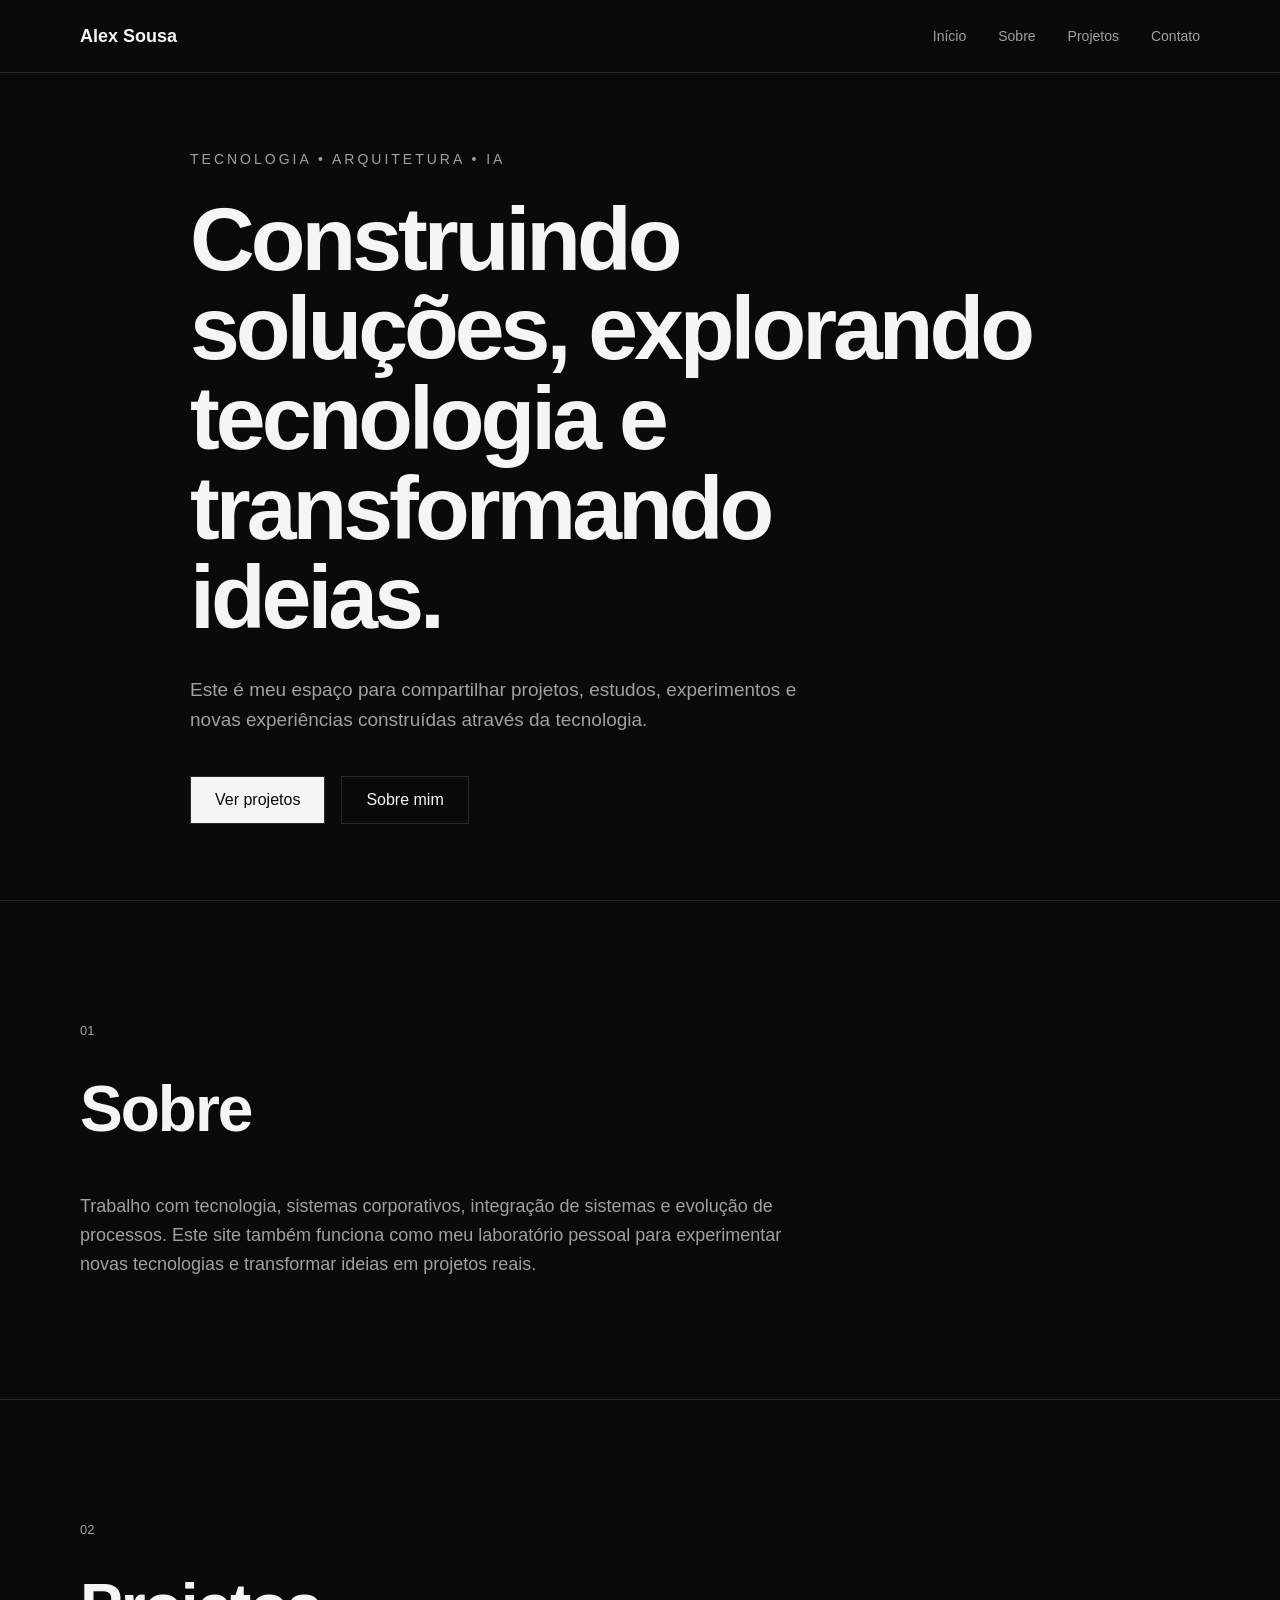
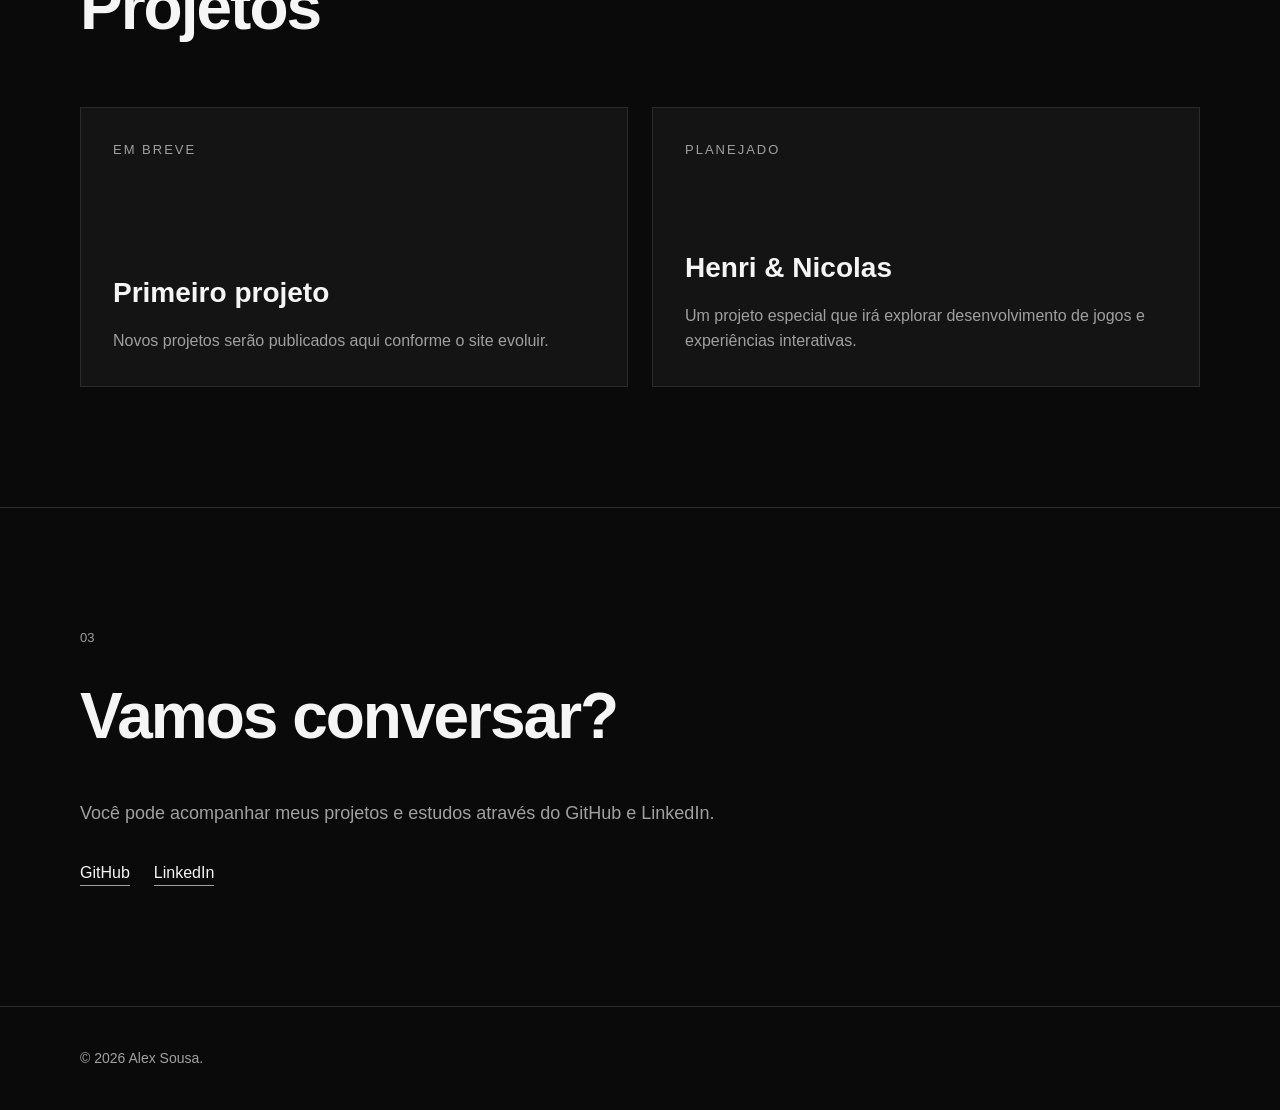
==== index.html @ 1faa85a2 "feat: cria primeira versão da landing page" ====
<!DOCTYPE html>
<html lang="pt-BR">
<head>
    <meta charset="UTF-8">
    <meta name="viewport" content="width=device-width, initial-scale=1.0">

    <meta
        name="description"
        content="Site pessoal de Alex Sousa sobre tecnologia, arquitetura de software, inteligência artificial e projetos."
    >

    <title>Alex Sousa | Tecnologia e Projetos</title>

    <link rel="stylesheet" href="./src/styles/global.css">
</head>

<body>

    <header class="header">
        <div class="container header__content">
            <a href="/" class="logo">
                Alex Sousa
            </a>

            <nav class="navigation">
                <a href="#inicio">Início</a>
                <a href="#sobre">Sobre</a>
                <a href="#projetos">Projetos</a>
                <a href="#contato">Contato</a>
            </nav>
        </div>
    </header>

    <main>

        <section id="inicio" class="hero">
            <div class="container hero__content">

                <p class="hero__eyebrow">
                    Tecnologia • Arquitetura • IA
                </p>

                <h1>
                    Construindo soluções,
                    explorando tecnologia
                    e transformando ideias.
                </h1>

                <p class="hero__description">
                    Este é meu espaço para compartilhar projetos,
                    estudos, experimentos e novas experiências
                    construídas através da tecnologia.
                </p>

                <div class="hero__actions">
                    <a href="#projetos" class="button button--primary">
                        Ver projetos
                    </a>

                    <a href="#sobre" class="button button--secondary">
                        Sobre mim
                    </a>
                </div>

            </div>
        </section>

        <section id="sobre" class="section">
            <div class="container">

                <span class="section__number">
                    01
                </span>

                <h2>
                    Sobre
                </h2>

                <p class="section__text">
                    Trabalho com tecnologia, sistemas corporativos,
                    integração de sistemas e evolução de processos.
                    Este site também funciona como meu laboratório
                    pessoal para experimentar novas tecnologias
                    e transformar ideias em projetos reais.
                </p>

            </div>
        </section>

        <section id="projetos" class="section">
            <div class="container">

                <span class="section__number">
                    02
                </span>

                <h2>
                    Projetos
                </h2>

                <div class="projects-grid">

                    <article class="project-card">

                        <span class="project-card__status">
                            Em breve
                        </span>

                        <h3>
                            Primeiro projeto
                        </h3>

                        <p>
                            Novos projetos serão publicados aqui
                            conforme o site evoluir.
                        </p>

                    </article>

                    <article class="project-card">

                        <span class="project-card__status">
                            Planejado
                        </span>

                        <h3>
                            Henri & Nicolas
                        </h3>

                        <p>
                            Um projeto especial que irá explorar
                            desenvolvimento de jogos e experiências
                            interativas.
                        </p>

                    </article>

                </div>

            </div>
        </section>

        <section id="contato" class="section">
            <div class="container">

                <span class="section__number">
                    03
                </span>

                <h2>
                    Vamos conversar?
                </h2>

                <p class="section__text">
                    Você pode acompanhar meus projetos e estudos
                    através do GitHub e LinkedIn.
                </p>

                <div class="social-links">
                    <a
                        href="https://github.com/alexcarlos06"
                        target="_blank"
                        rel="noopener noreferrer"
                    >
                        GitHub
                    </a>

                    <a
                        href="https://www.linkedin.com/in/alexcsousa/"
                        target="_blank"
                        rel="noopener noreferrer"
                    >
                        LinkedIn
                    </a>
                </div>

            </div>
        </section>

    </main>

    <footer class="footer">
        <div class="container">
            <p>
                © <span id="current-year"></span> Alex Sousa.
            </p>
        </div>
    </footer>

    <script src="./src/main.js"></script>

</body>
</html>
---- src/styles/global.css ----
:root {
    --background: #0a0a0a;
    --surface: #141414;

    --text-primary: #f5f5f5;
    --text-secondary: #a0a0a0;

    --border: #2a2a2a;

    --accent: #ffffff;

    --container-width: 1120px;
}

/* Reset */

* {
    margin: 0;
    padding: 0;
    box-sizing: border-box;
}

html {
    scroll-behavior: smooth;
}

body {
    font-family:
        Inter,
        Arial,
        Helvetica,
        sans-serif;

    background-color: var(--background);
    color: var(--text-primary);

    line-height: 1.6;
}

/* Links */

a {
    color: inherit;
    text-decoration: none;
}

/* Container */

.container {
    width: min(
        calc(100% - 40px),
        var(--container-width)
    );

    margin: 0 auto;
}

/* Header */

.header {
    position: fixed;

    top: 0;
    left: 0;

    width: 100%;

    background: rgba(10, 10, 10, 0.9);

    border-bottom: 1px solid var(--border);

    z-index: 100;
}

.header__content {
    height: 72px;

    display: flex;
    align-items: center;
    justify-content: space-between;
}

.logo {
    font-size: 18px;
    font-weight: 700;
}

.navigation {
    display: flex;
    gap: 32px;
}

.navigation a {
    color: var(--text-secondary);

    font-size: 14px;

    transition: color 0.2s ease;
}

.navigation a:hover {
    color: var(--text-primary);
}

/* Hero */

.hero {
    min-height: 100vh;

    display: flex;
    align-items: center;

    padding-top: 72px;
}

.hero__content {
    max-width: 900px;
}

.hero__eyebrow {
    margin-bottom: 24px;

    color: var(--text-secondary);

    font-size: 14px;
    text-transform: uppercase;
    letter-spacing: 3px;
}

.hero h1 {
    max-width: 850px;

    font-size: clamp(
        48px,
        7vw,
        92px
    );

    line-height: 1;
    letter-spacing: -4px;
}

.hero__description {
    max-width: 650px;

    margin-top: 32px;

    color: var(--text-secondary);

    font-size: 19px;
}

.hero__actions {
    display: flex;
    gap: 16px;

    margin-top: 40px;
}

/* Buttons */

.button {
    display: inline-flex;

    align-items: center;
    justify-content: center;

    min-height: 48px;

    padding: 0 24px;

    border: 1px solid var(--border);

    transition:
        background-color 0.2s ease,
        color 0.2s ease;
}

.button--primary {
    background: var(--text-primary);
    color: var(--background);
}

.button--primary:hover {
    background: #dcdcdc;
}

.button--secondary:hover {
    background: var(--surface);
}

/* Sections */

.section {
    padding: 120px 0;

    border-top: 1px solid var(--border);
}

.section__number {
    display: block;

    margin-bottom: 16px;

    color: var(--text-secondary);

    font-size: 13px;
}

.section h2 {
    margin-bottom: 32px;

    font-size: clamp(
        36px,
        5vw,
        64px
    );

    letter-spacing: -2px;
}

.section__text {
    max-width: 720px;

    color: var(--text-secondary);

    font-size: 18px;
}

/* Projects */

.projects-grid {
    display: grid;

    grid-template-columns:
        repeat(2, 1fr);

    gap: 24px;

    margin-top: 48px;
}

.project-card {
    min-height: 280px;

    padding: 32px;

    display: flex;
    flex-direction: column;

    justify-content: flex-end;

    background: var(--surface);

    border: 1px solid var(--border);
}

.project-card__status {
    margin-bottom: auto;

    color: var(--text-secondary);

    font-size: 13px;
    text-transform: uppercase;
    letter-spacing: 2px;
}

.project-card h3 {
    margin-bottom: 12px;

    font-size: 28px;
}

.project-card p {
    color: var(--text-secondary);
}

/* Social */

.social-links {
    display: flex;
    gap: 24px;

    margin-top: 32px;
}

.social-links a {
    border-bottom: 1px solid var(--text-secondary);
}

/* Footer */

.footer {
    padding: 40px 0;

    border-top: 1px solid var(--border);

    color: var(--text-secondary);

    font-size: 14px;
}

/* Responsive */

@media (max-width: 768px) {

    .navigation {
        display: none;
    }

    .hero h1 {
        letter-spacing: -2px;
    }

    .hero__actions {
        flex-direction: column;
        align-items: flex-start;
    }

    .projects-grid {
        grid-template-columns: 1fr;
    }

    .section {
        padding: 80px 0;
    }
}
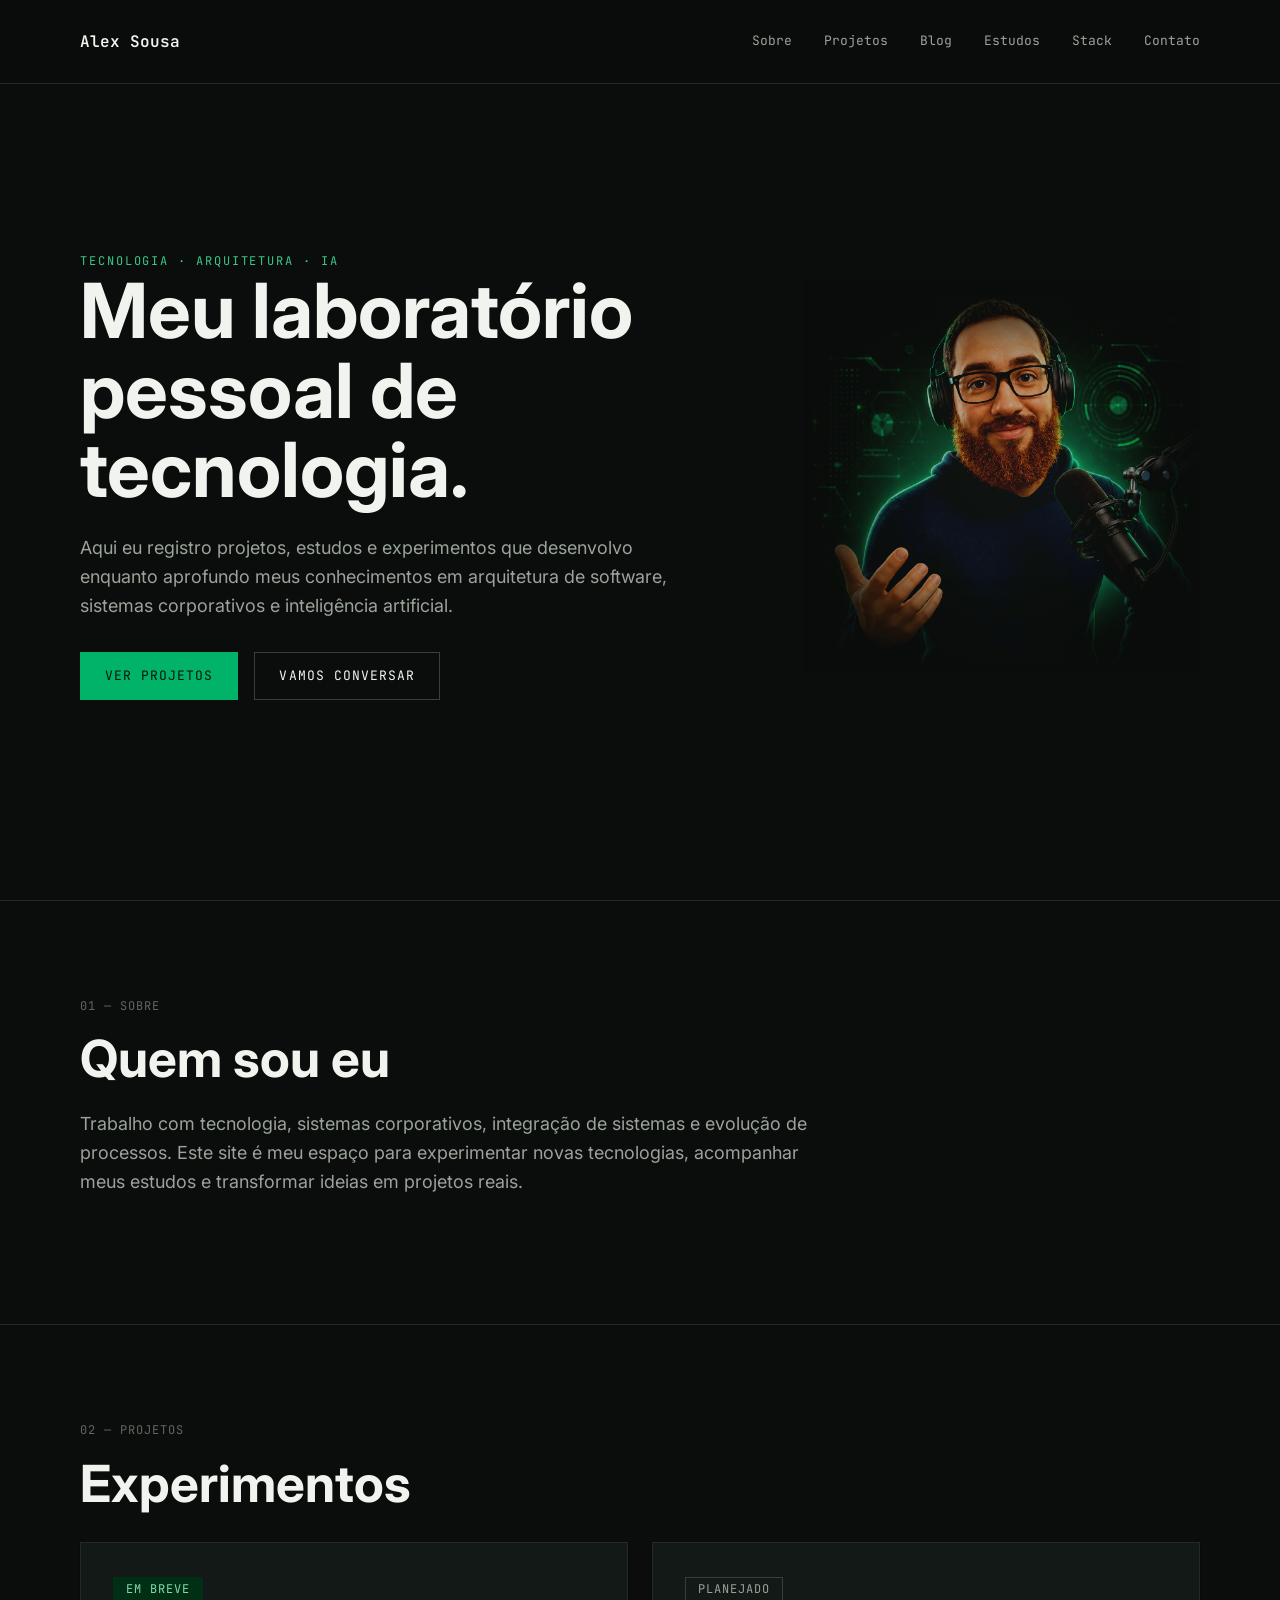
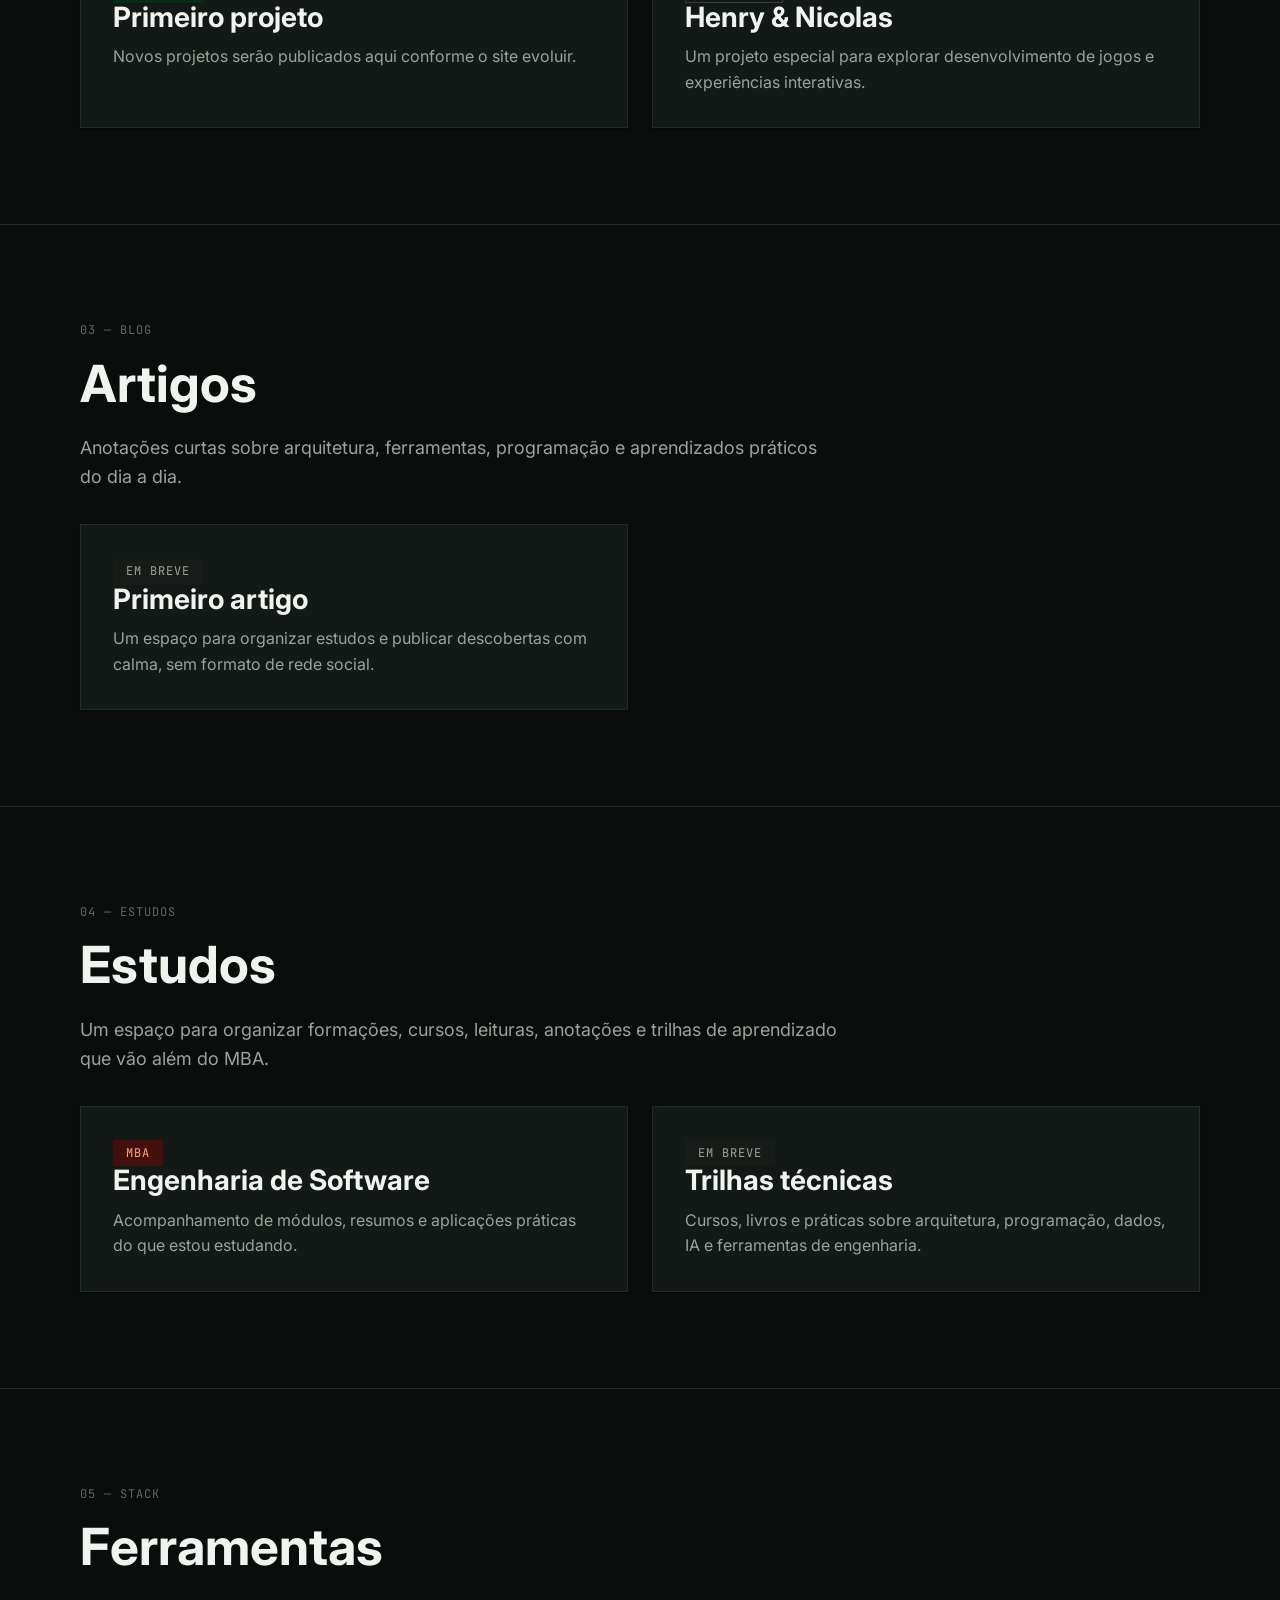
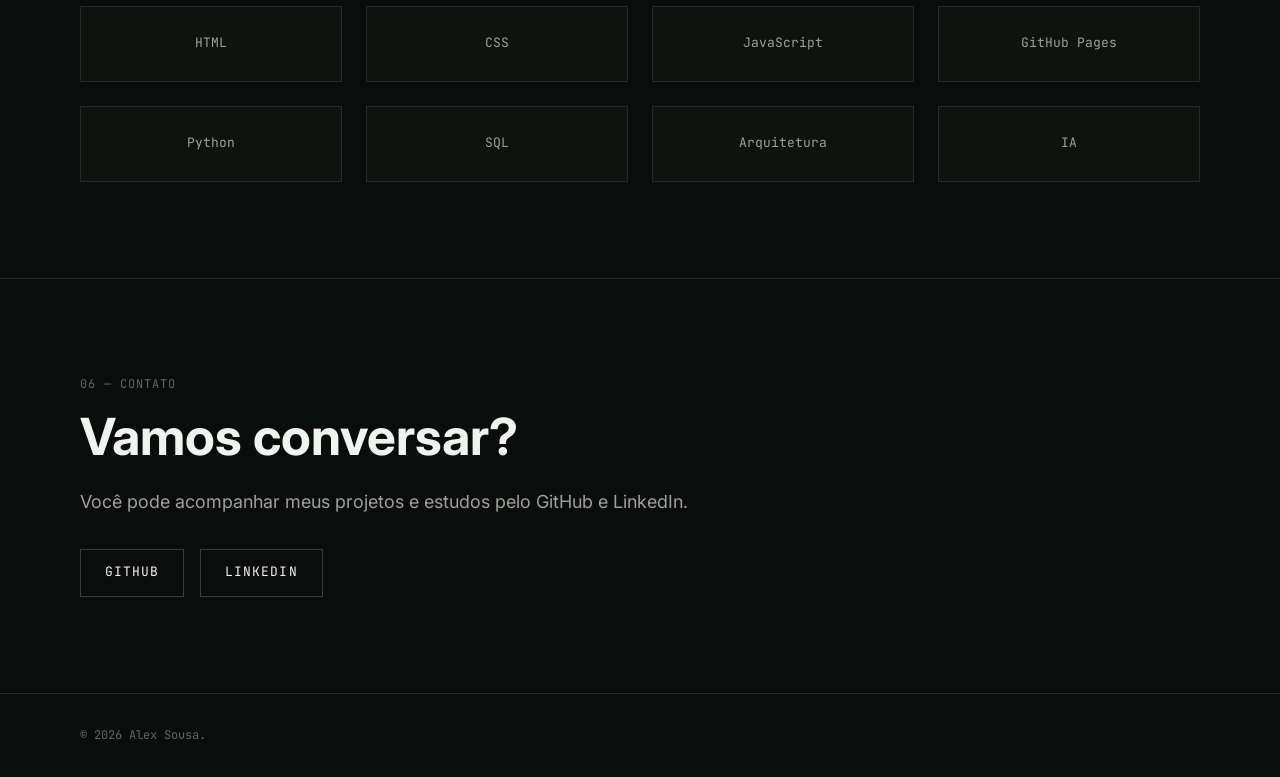
==== commit a7c81d9b: "feat: redesign homepage with design system" ====
--- a/index.html
+++ b/index.html
@@ -6,26 +6,28 @@
 
     <meta
         name="description"
-        content="Site pessoal de Alex Sousa sobre tecnologia, arquitetura de software, inteligência artificial e projetos."
+        content="Laboratório pessoal de Alex Sousa sobre tecnologia, arquitetura de software, inteligência artificial, estudos e projetos."
     >
 
-    <title>Alex Sousa | Tecnologia e Projetos</title>
+    <title>Alex Sousa | Laboratório pessoal</title>
 
     <link rel="stylesheet" href="./src/styles/global.css">
 </head>
 
 <body>
 
-    <header class="header">
-        <div class="container header__content">
-            <a href="/" class="logo">
+    <header class="nav">
+        <div class="container nav-content">
+            <a href="#inicio" class="nav-brand">
                 Alex Sousa
             </a>
 
-            <nav class="navigation">
-                <a href="#inicio">Início</a>
+            <nav class="nav-links" aria-label="Navegação principal">
                 <a href="#sobre">Sobre</a>
                 <a href="#projetos">Projetos</a>
+                <a href="#blog">Blog</a>
+                <a href="#estudos">Estudos</a>
+                <a href="#stack">Stack</a>
                 <a href="#contato">Contato</a>
             </nav>
         </div>
@@ -34,133 +36,245 @@
     <main>
 
         <section id="inicio" class="hero">
-            <div class="container hero__content">
-
-                <p class="hero__eyebrow">
-                    Tecnologia • Arquitetura • IA
-                </p>
-
-                <h1>
-                    Construindo soluções,
-                    explorando tecnologia
-                    e transformando ideias.
-                </h1>
-
-                <p class="hero__description">
-                    Este é meu espaço para compartilhar projetos,
-                    estudos, experimentos e novas experiências
-                    construídas através da tecnologia.
-                </p>
-
-                <div class="hero__actions">
-                    <a href="#projetos" class="button button--primary">
-                        Ver projetos
-                    </a>
-
-                    <a href="#sobre" class="button button--secondary">
-                        Sobre mim
-                    </a>
-                </div>
-
+            <div class="container hero__grid">
+                <div>
+                    <p class="eyebrow">
+                        Tecnologia · Arquitetura · IA
+                    </p>
+
+                    <h1 class="hero__title">
+                        Meu laboratório pessoal de tecnologia.
+                    </h1>
+
+                    <p class="hero__description">
+                        Aqui eu registro projetos, estudos e experimentos que desenvolvo 
+                        enquanto aprofundo meus conhecimentos em arquitetura de software, 
+                        sistemas corporativos e inteligência artificial.
+                    </p>
+
+                    <div class="hero__actions">
+                        <a href="#projetos" class="btn btn-primary">
+                            Ver projetos
+                        </a>
+
+                        <a href="#contato" class="btn btn-secondary">
+                            Vamos conversar
+                        </a>
+                    </div>
+                </div>
+
+                <figure class="hero__media" aria-label="Foto de Alex Sousa">
+                    <img
+                        src="./src/assets/images/alex_sousa.png"
+                        alt="Alex Sousa"
+                    >
+                </figure>
             </div>
         </section>
 
         <section id="sobre" class="section">
             <div class="container">
-
-                <span class="section__number">
-                    01
-                </span>
-
-                <h2>
-                    Sobre
-                </h2>
-
-                <p class="section__text">
-                    Trabalho com tecnologia, sistemas corporativos,
-                    integração de sistemas e evolução de processos.
-                    Este site também funciona como meu laboratório
-                    pessoal para experimentar novas tecnologias
-                    e transformar ideias em projetos reais.
-                </p>
-
+                <div class="section__header">
+                    <span class="card-kicker">
+                        01 — Sobre
+                    </span>
+
+                    <h2 class="section__title">
+                        Quem sou eu
+                    </h2>
+
+                    <p class="section__text">
+                        Trabalho com tecnologia, sistemas corporativos,
+                        integração de sistemas e evolução de processos. Este
+                        site é meu espaço para experimentar novas tecnologias,
+                        acompanhar meus estudos e transformar ideias em projetos
+                        reais.
+                    </p>
+                </div>
             </div>
         </section>
 
         <section id="projetos" class="section">
             <div class="container">
-
-                <span class="section__number">
-                    02
-                </span>
-
-                <h2>
-                    Projetos
-                </h2>
-
-                <div class="projects-grid">
-
-                    <article class="project-card">
-
-                        <span class="project-card__status">
+                <div class="section__header">
+                    <span class="card-kicker">
+                        02 — Projetos
+                    </span>
+
+                    <h2 class="section__title">
+                        Experimentos
+                    </h2>
+                </div>
+
+                <div class="grid grid--two">
+                    <article class="card elev-sm">
+                        <span class="tag tag-accent">
                             Em breve
                         </span>
 
-                        <h3>
+                        <h3 class="card-title">
                             Primeiro projeto
                         </h3>
 
-                        <p>
-                            Novos projetos serão publicados aqui
-                            conforme o site evoluir.
-                        </p>
-
-                    </article>
-
-                    <article class="project-card">
-
-                        <span class="project-card__status">
+                        <p class="card-body">
+                            Novos projetos serão publicados aqui conforme o
+                            site evoluir.
+                        </p>
+                    </article>
+
+                    <article class="card elev-sm">
+                        <span class="tag tag-outline">
                             Planejado
                         </span>
 
-                        <h3>
-                            Henri & Nicolas
-                        </h3>
-
-                        <p>
-                            Um projeto especial que irá explorar
-                            desenvolvimento de jogos e experiências
-                            interativas.
-                        </p>
-
-                    </article>
-
-                </div>
-
+                        <h3 class="card-title">
+                            Henry & Nicolas
+                        </h3>
+
+                        <p class="card-body">
+                            Um projeto especial para explorar desenvolvimento
+                            de jogos e experiências interativas.
+                        </p>
+                    </article>
+                </div>
+            </div>
+        </section>
+
+        <section id="blog" class="section">
+            <div class="container">
+                <div class="section__header">
+                    <span class="card-kicker">
+                        03 — Blog
+                    </span>
+
+                    <h2 class="section__title">
+                        Artigos
+                    </h2>
+
+                    <p class="section__text">
+                        Anotações curtas sobre arquitetura, ferramentas,
+                        programação e aprendizados práticos do dia a dia.
+                    </p>
+                </div>
+
+                <div class="grid grid--two">
+                    <article class="card elev-sm">
+                        <span class="tag tag-neutral">
+                            Em breve
+                        </span>
+
+                        <h3 class="card-title">
+                            Primeiro artigo
+                        </h3>
+
+                        <p class="card-body">
+                            Um espaço para organizar estudos e publicar
+                            descobertas com calma, sem formato de rede social.
+                        </p>
+                    </article>
+                </div>
+            </div>
+        </section>
+
+        <section id="estudos" class="section">
+            <div class="container">
+                <div class="section__header">
+                    <span class="card-kicker">
+                        04 — Estudos
+                    </span>
+
+                    <h2 class="section__title">
+                        Estudos
+                    </h2>
+
+                    <p class="section__text">
+                        Um espaço para organizar formações, cursos, leituras,
+                        anotações e trilhas de aprendizado que vão além do MBA.
+                    </p>
+                </div>
+
+                <div class="grid grid--two">
+                    <article class="card elev-sm">
+                        <span class="tag tag-accent-2">
+                            MBA
+                        </span>
+
+                        <h3 class="card-title">
+                            Engenharia de Software
+                        </h3>
+
+                        <p class="card-body">
+                            Acompanhamento de módulos, resumos e aplicações
+                            práticas do que estou estudando.
+                        </p>
+                    </article>
+
+                    <article class="card elev-sm">
+                        <span class="tag tag-neutral">
+                            Em breve
+                        </span>
+
+                        <h3 class="card-title">
+                            Trilhas técnicas
+                        </h3>
+
+                        <p class="card-body">
+                            Cursos, livros e práticas sobre arquitetura,
+                            programação, dados, IA e ferramentas de engenharia.
+                        </p>
+                    </article>
+                </div>
+            </div>
+        </section>
+
+        <section id="stack" class="section">
+            <div class="container">
+                <div class="section__header">
+                    <span class="card-kicker">
+                        05 — Stack
+                    </span>
+
+                    <h2 class="section__title">
+                        Ferramentas
+                    </h2>
+                </div>
+
+                <div class="grid grid--four">
+                    <div class="stack-item">HTML</div>
+                    <div class="stack-item">CSS</div>
+                    <div class="stack-item">JavaScript</div>
+                    <div class="stack-item">GitHub Pages</div>
+                    <div class="stack-item">Python</div>
+                    <div class="stack-item">SQL</div>
+                    <div class="stack-item">Arquitetura</div>
+                    <div class="stack-item">IA</div>
+                </div>
             </div>
         </section>
 
         <section id="contato" class="section">
             <div class="container">
-
-                <span class="section__number">
-                    03
-                </span>
-
-                <h2>
-                    Vamos conversar?
-                </h2>
-
-                <p class="section__text">
-                    Você pode acompanhar meus projetos e estudos
-                    através do GitHub e LinkedIn.
-                </p>
-
-                <div class="social-links">
+                <div class="section__header">
+                    <span class="card-kicker">
+                        06 — Contato
+                    </span>
+
+                    <h2 class="section__title">
+                        Vamos conversar?
+                    </h2>
+
+                    <p class="section__text">
+                        Você pode acompanhar meus projetos e estudos pelo
+                        GitHub e LinkedIn.
+                    </p>
+                </div>
+
+                <div class="section__actions">
                     <a
                         href="https://github.com/alexcarlos06"
                         target="_blank"
                         rel="noopener noreferrer"
+                        class="btn btn-secondary"
                     >
                         GitHub
                     </a>
@@ -169,11 +283,11 @@
                         href="https://www.linkedin.com/in/alexcsousa/"
                         target="_blank"
                         rel="noopener noreferrer"
+                        class="btn btn-secondary"
                     >
                         LinkedIn
                     </a>
                 </div>
-
             </div>
         </section>
 
@@ -181,13 +295,11 @@
 
     <footer class="footer">
         <div class="container">
-            <p>
-                © <span id="current-year"></span> Alex Sousa.
-            </p>
+            © <span id="current-year"></span> Alex Sousa.
         </div>
     </footer>
 
     <script src="./src/main.js"></script>
 
 </body>
-</html>+</html>
--- a/src/styles/global.css
+++ b/src/styles/global.css
@@ -1,327 +1,224 @@
-:root {
-    --background: #0a0a0a;
-    --surface: #141414;
-
-    --text-primary: #f5f5f5;
-    --text-secondary: #a0a0a0;
-
-    --border: #2a2a2a;
-
-    --accent: #ffffff;
-
-    --container-width: 1120px;
-}
-
-/* Reset */
-
-* {
-    margin: 0;
-    padding: 0;
-    box-sizing: border-box;
-}
-
-html {
-    scroll-behavior: smooth;
-}
-
-body {
-    font-family:
-        Inter,
-        Arial,
-        Helvetica,
-        sans-serif;
-
-    background-color: var(--background);
-    color: var(--text-primary);
-
-    line-height: 1.6;
-}
-
-/* Links */
-
-a {
-    color: inherit;
-    text-decoration: none;
-}
-
-/* Container */
-
-.container {
+@import "../design-system/styles.css";
+
+.nav {
+    min-height: 84px;
+}
+
+.nav-content {
     width: min(
         calc(100% - 40px),
         var(--container-width)
     );
-
+    min-height: 84px;
     margin: 0 auto;
-}
-
-/* Header */
-
-.header {
-    position: fixed;
-
-    top: 0;
-    left: 0;
-
-    width: 100%;
-
-    background: rgba(10, 10, 10, 0.9);
-
-    border-bottom: 1px solid var(--border);
-
-    z-index: 100;
-}
-
-.header__content {
-    height: 72px;
-
+    padding-top: var(--space-3);
+    padding-bottom: var(--space-3);
+}
+
+.nav-brand::before {
+    content: "";
+}
+
+.hero {
+    min-height: 100vh;
     display: flex;
     align-items: center;
-    justify-content: space-between;
-}
-
-.logo {
-    font-size: 18px;
-    font-weight: 700;
-}
-
-.navigation {
+    padding: 116px 0 var(--space-8);
+}
+
+.hero__grid {
+    display: grid;
+    grid-template-columns: minmax(0, 1.25fr) minmax(280px, 0.75fr);
+    gap: var(--space-8);
+    align-items: center;
+}
+
+.hero__title {
+    max-width: 820px;
+    font-size: clamp(42px, 6vw, 76px);
+}
+
+.hero__description {
+    max-width: 620px;
+    margin-top: var(--space-5);
+    color: var(--color-text-secondary);
+    font-size: var(--text-md);
+}
+
+.hero__actions,
+.section__actions {
     display: flex;
-    gap: 32px;
-}
-
-.navigation a {
-    color: var(--text-secondary);
-
-    font-size: 14px;
-
-    transition: color 0.2s ease;
-}
-
-.navigation a:hover {
-    color: var(--text-primary);
-}
-
-/* Hero */
-
-.hero {
-    min-height: 100vh;
-
+    flex-wrap: wrap;
+    gap: var(--space-4);
+    margin-top: var(--space-6);
+}
+
+.hero__media {
+    position: relative;
+    background:
+        radial-gradient(
+            circle at center,
+            rgba(19, 25, 22, 0.7),
+            rgba(10, 13, 11, 0.95) 72%
+        );
+    aspect-ratio: 1;
+    overflow: hidden;
+}
+
+.hero__media::after {
+    content: "";
+    position: absolute;
+    inset: 0;
+    background:
+        radial-gradient(
+            circle at center,
+            transparent 48%,
+            rgba(10, 13, 11, 0.38) 72%,
+            var(--color-bg) 100%
+        ),
+        linear-gradient(
+            to bottom,
+            rgba(10, 13, 11, 0.14),
+            rgba(10, 13, 11, 0.34)
+        );
+    pointer-events: none;
+}
+
+.hero__media::before {
+    content: "";
+    position: absolute;
+    inset: 0;
+    z-index: 1;
+    box-shadow: inset 0 0 68px 38px var(--color-bg);
+    pointer-events: none;
+}
+
+.hero__media img {
+    width: 100%;
+    height: 100%;
+    display: block;
+    object-fit: cover;
+    opacity: 0.9;
+    mix-blend-mode: lighten;
+    -webkit-mask-image: radial-gradient(
+        circle at center,
+        #000 58%,
+        rgba(0, 0, 0, 0.62) 76%,
+        transparent 100%
+    );
+    mask-image: radial-gradient(
+        circle at center,
+        #000 58%,
+        rgba(0, 0, 0, 0.62) 76%,
+        transparent 100%
+    );
+}
+
+.section {
+    padding: var(--space-9) 0;
+    border-top: 1px solid var(--color-border);
+}
+
+.section__header {
+    max-width: 760px;
+    margin-bottom: var(--space-6);
+}
+
+.section__title {
+    margin-bottom: var(--space-5);
+    font-size: clamp(34px, 4vw, 52px);
+}
+
+.section__text {
+    color: var(--color-text-secondary);
+    font-size: var(--text-md);
+}
+
+.grid {
+    display: grid;
+    gap: var(--space-5);
+}
+
+.grid--two {
+    grid-template-columns: repeat(2, minmax(0, 1fr));
+}
+
+.grid--four {
+    grid-template-columns: repeat(4, minmax(0, 1fr));
+}
+
+.stack-item {
+    min-height: 76px;
     display: flex;
     align-items: center;
-
-    padding-top: 72px;
-}
-
-.hero__content {
-    max-width: 900px;
-}
-
-.hero__eyebrow {
-    margin-bottom: 24px;
-
-    color: var(--text-secondary);
-
-    font-size: 14px;
-    text-transform: uppercase;
-    letter-spacing: 3px;
-}
-
-.hero h1 {
-    max-width: 850px;
-
-    font-size: clamp(
-        48px,
-        7vw,
-        92px
-    );
-
-    line-height: 1;
-    letter-spacing: -4px;
-}
-
-.hero__description {
-    max-width: 650px;
-
-    margin-top: 32px;
-
-    color: var(--text-secondary);
-
-    font-size: 19px;
-}
-
-.hero__actions {
-    display: flex;
-    gap: 16px;
-
-    margin-top: 40px;
-}
-
-/* Buttons */
-
-.button {
-    display: inline-flex;
-
-    align-items: center;
     justify-content: center;
-
-    min-height: 48px;
-
-    padding: 0 24px;
-
-    border: 1px solid var(--border);
-
-    transition:
-        background-color 0.2s ease,
-        color 0.2s ease;
-}
-
-.button--primary {
-    background: var(--text-primary);
-    color: var(--background);
-}
-
-.button--primary:hover {
-    background: #dcdcdc;
-}
-
-.button--secondary:hover {
-    background: var(--surface);
-}
-
-/* Sections */
-
-.section {
-    padding: 120px 0;
-
-    border-top: 1px solid var(--border);
-}
-
-.section__number {
-    display: block;
-
-    margin-bottom: 16px;
-
-    color: var(--text-secondary);
-
-    font-size: 13px;
-}
-
-.section h2 {
-    margin-bottom: 32px;
-
-    font-size: clamp(
-        36px,
-        5vw,
-        64px
-    );
-
-    letter-spacing: -2px;
-}
-
-.section__text {
-    max-width: 720px;
-
-    color: var(--text-secondary);
-
-    font-size: 18px;
-}
-
-/* Projects */
-
-.projects-grid {
-    display: grid;
-
-    grid-template-columns:
-        repeat(2, 1fr);
-
-    gap: 24px;
-
-    margin-top: 48px;
-}
-
-.project-card {
-    min-height: 280px;
-
-    padding: 32px;
-
-    display: flex;
-    flex-direction: column;
-
-    justify-content: flex-end;
-
-    background: var(--surface);
-
-    border: 1px solid var(--border);
-}
-
-.project-card__status {
-    margin-bottom: auto;
-
-    color: var(--text-secondary);
-
-    font-size: 13px;
-    text-transform: uppercase;
-    letter-spacing: 2px;
-}
-
-.project-card h3 {
-    margin-bottom: 12px;
-
-    font-size: 28px;
-}
-
-.project-card p {
-    color: var(--text-secondary);
-}
-
-/* Social */
-
-.social-links {
-    display: flex;
-    gap: 24px;
-
-    margin-top: 32px;
-}
-
-.social-links a {
-    border-bottom: 1px solid var(--text-secondary);
-}
-
-/* Footer */
+    border: 1px solid var(--color-border);
+    background: var(--color-bg-raised);
+    color: var(--color-text-secondary);
+    font-family: var(--font-mono);
+    font-size: var(--text-sm);
+    text-align: center;
+}
 
 .footer {
-    padding: 40px 0;
-
-    border-top: 1px solid var(--border);
-
-    color: var(--text-secondary);
-
-    font-size: 14px;
-}
-
-/* Responsive */
-
-@media (max-width: 768px) {
-
-    .navigation {
-        display: none;
-    }
-
-    .hero h1 {
-        letter-spacing: -2px;
-    }
-
-    .hero__actions {
+    padding: var(--space-6) 0;
+    border-top: 1px solid var(--color-border);
+    color: var(--color-text-tertiary);
+    font-family: var(--font-mono);
+    font-size: var(--text-xs);
+}
+
+@media (max-width: 860px) {
+    .nav {
+        height: auto;
+        min-height: 0;
+        position: sticky;
+    }
+
+    .nav-content {
+        height: auto;
+        min-height: 0;
+        gap: var(--space-4);
+        align-items: flex-start;
         flex-direction: column;
-        align-items: flex-start;
-    }
-
-    .projects-grid {
+        padding-top: var(--space-5);
+        padding-bottom: var(--space-5);
+    }
+
+    .nav-links {
+        width: 100%;
+        gap: var(--space-4);
+        overflow-x: auto;
+        padding-bottom: var(--space-2);
+    }
+
+    .hero {
+        min-height: auto;
+        padding-top: var(--space-7);
+    }
+
+    .hero__grid,
+    .grid--two {
         grid-template-columns: 1fr;
     }
 
-    .section {
-        padding: 80px 0;
-    }
-}+    .grid--four {
+        grid-template-columns: repeat(2, minmax(0, 1fr));
+    }
+}
+
+@media (max-width: 520px) {
+    .hero__actions,
+    .section__actions {
+        flex-direction: column;
+        align-items: stretch;
+    }
+
+    .btn {
+        justify-content: center;
+    }
+
+    .grid--four {
+        grid-template-columns: 1fr;
+    }
+}
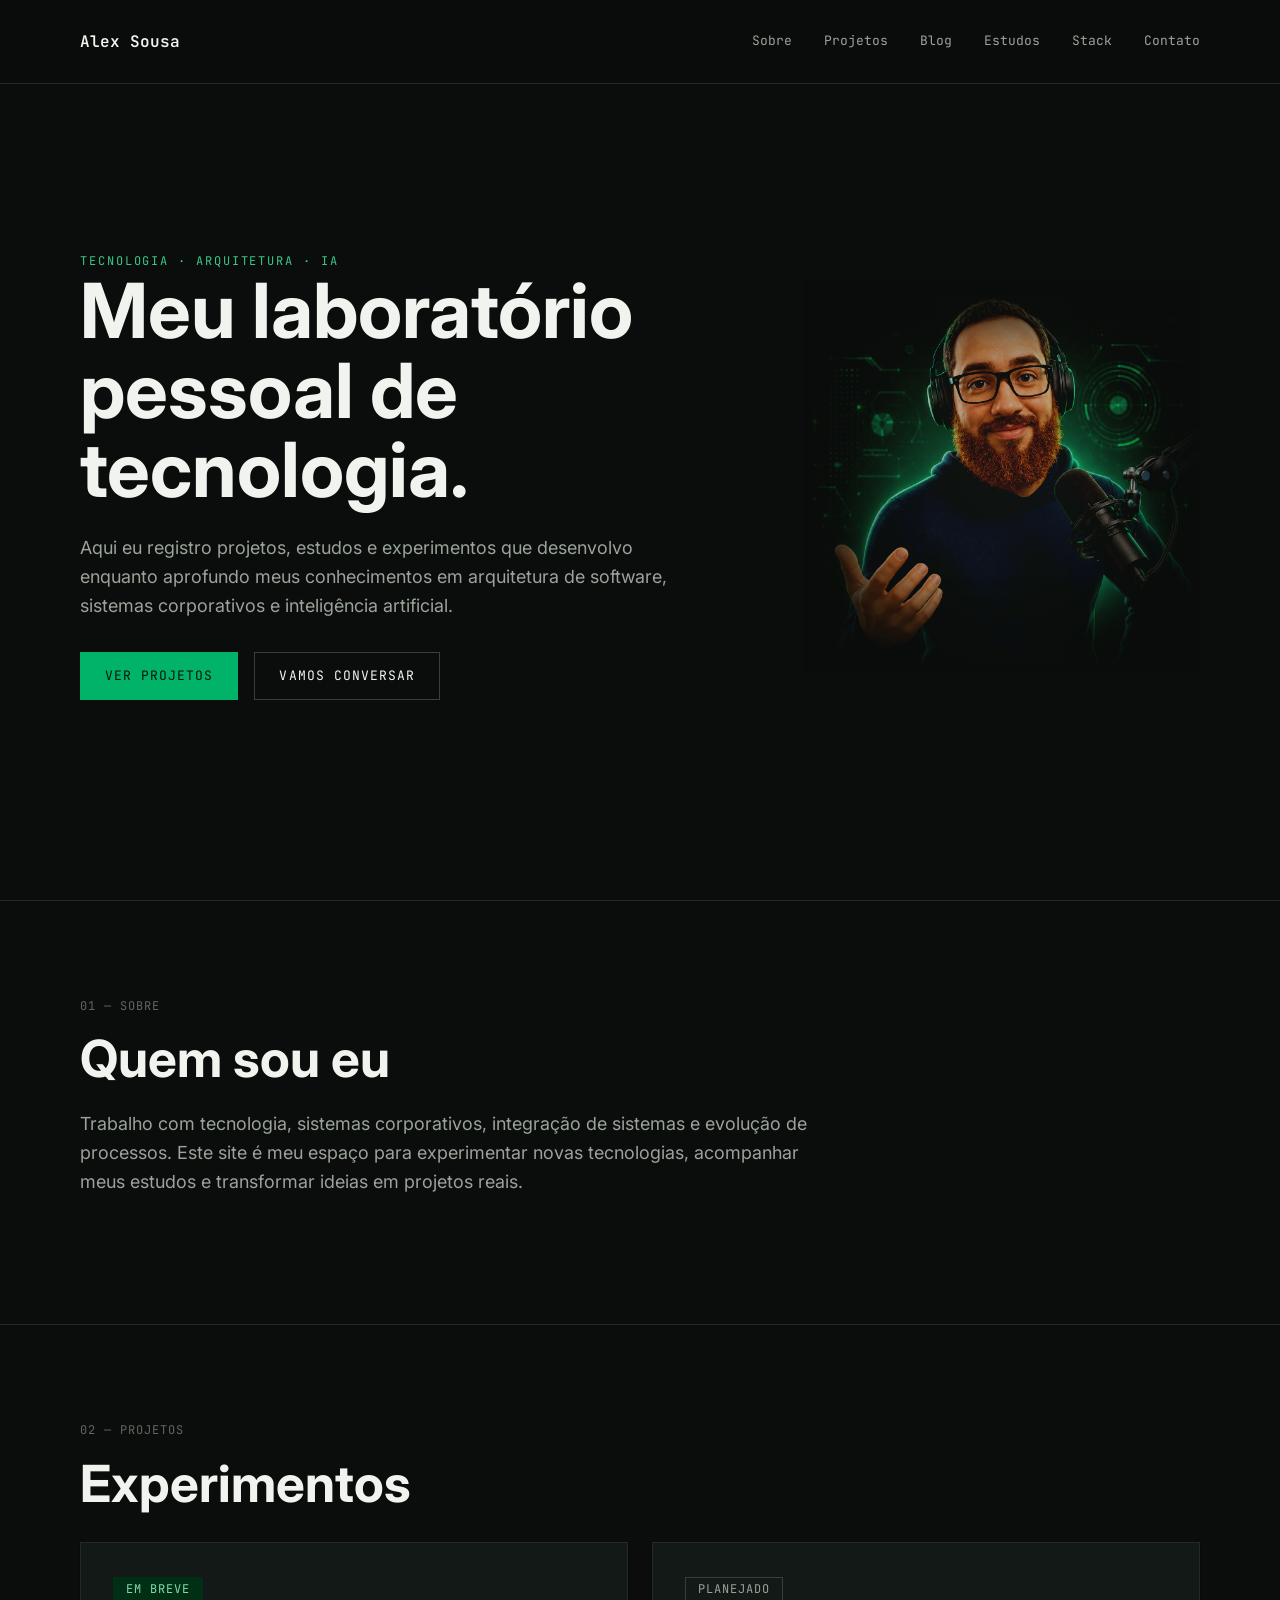
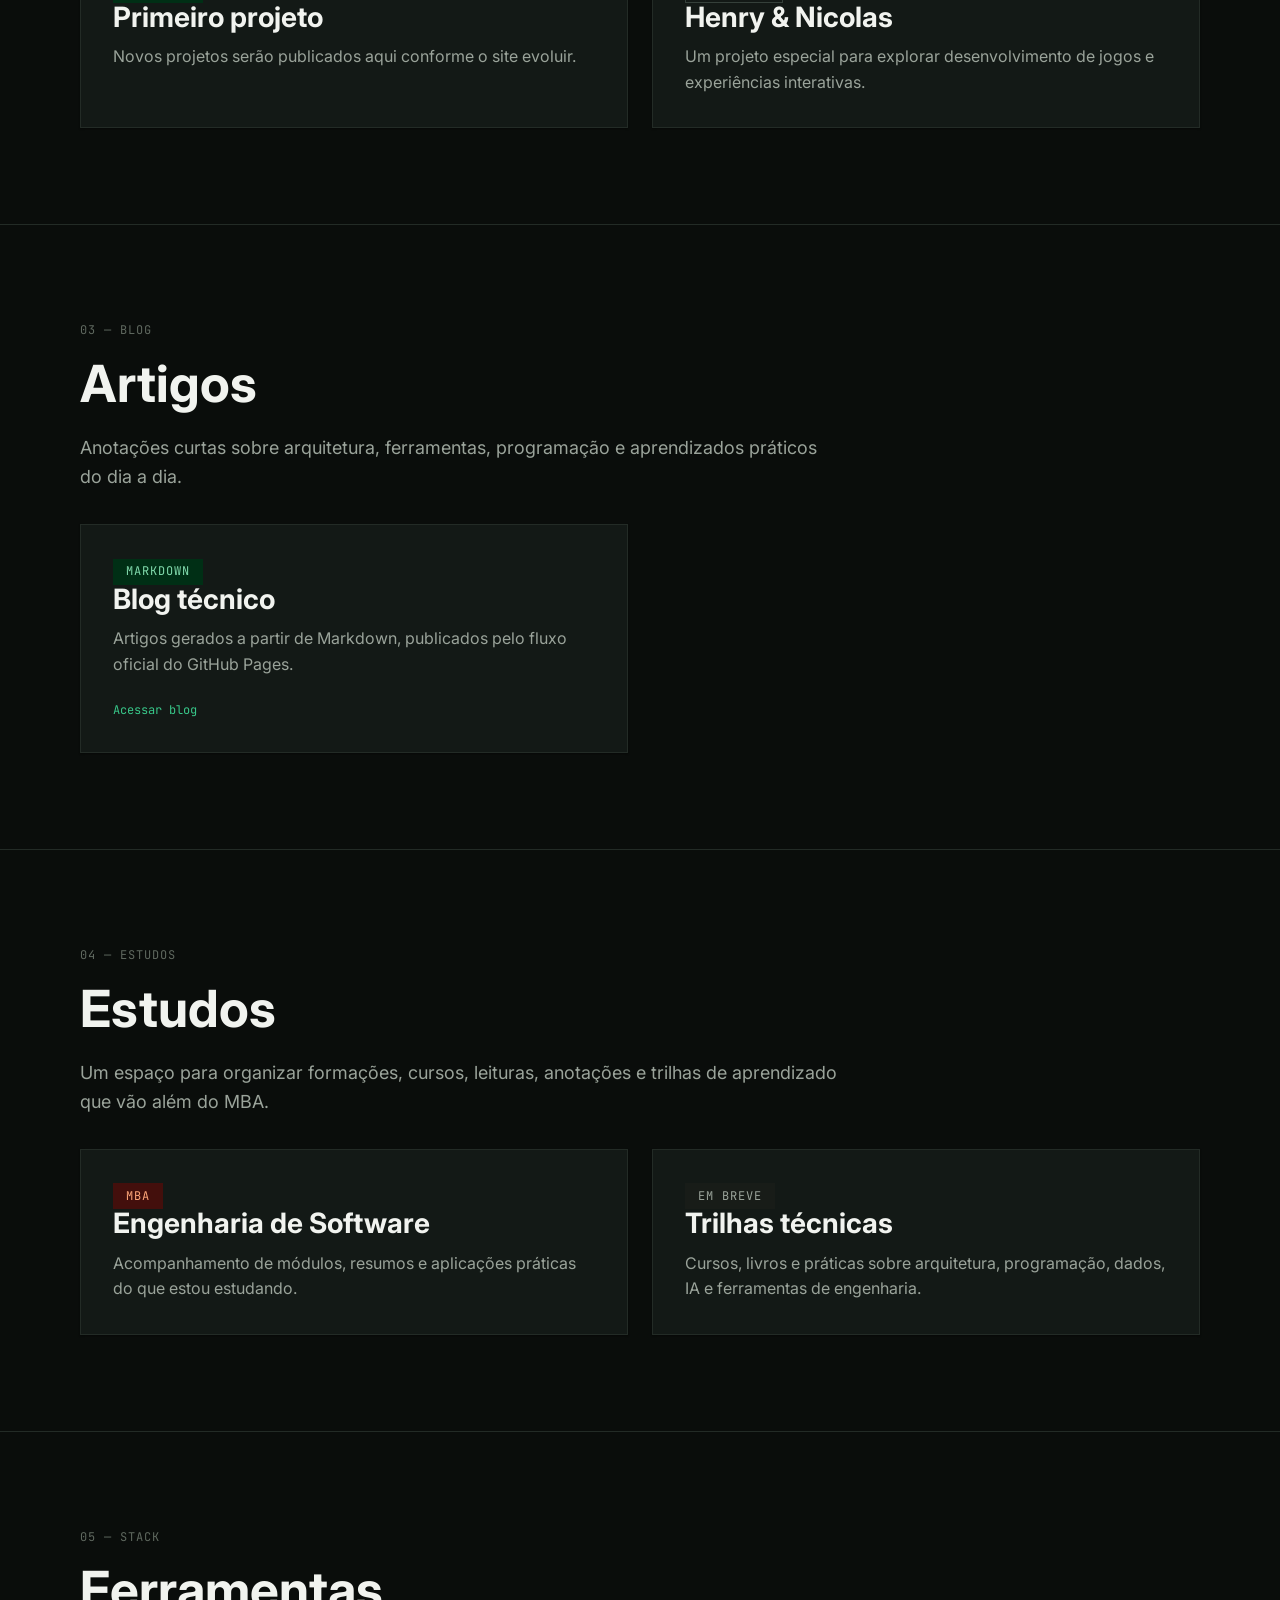
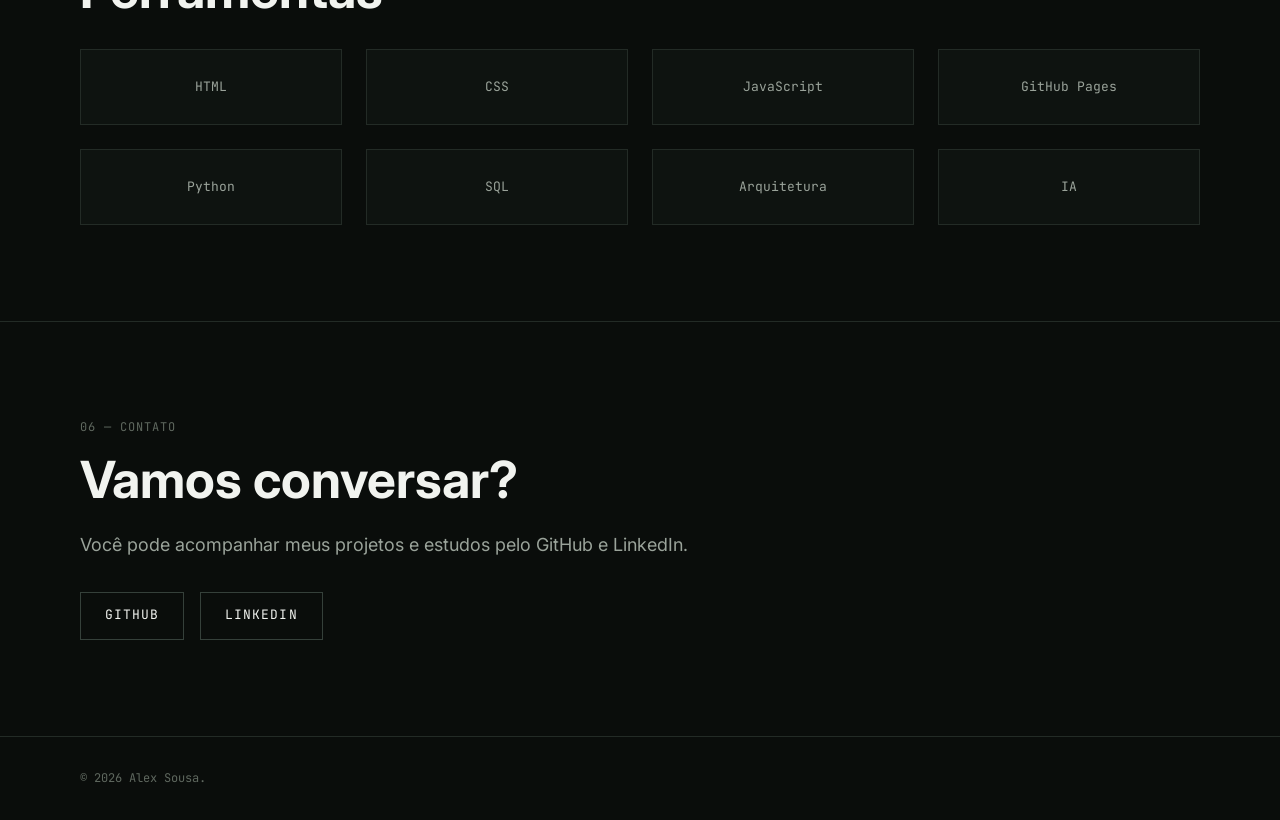
==== commit f5fd22d3: "feat: melhora navegacao e links do blog" ====
--- a/index.html
+++ b/index.html
@@ -159,18 +159,22 @@
 
                 <div class="grid grid--two">
                     <article class="card elev-sm">
-                        <span class="tag tag-neutral">
-                            Em breve
-                        </span>
-
-                        <h3 class="card-title">
-                            Primeiro artigo
-                        </h3>
-
-                        <p class="card-body">
-                            Um espaço para organizar estudos e publicar
-                            descobertas com calma, sem formato de rede social.
-                        </p>
+                        <span class="tag tag-accent">
+                            Markdown
+                        </span>
+
+                        <h3 class="card-title">
+                            Blog técnico
+                        </h3>
+
+                        <p class="card-body">
+                            Artigos gerados a partir de Markdown, publicados
+                            pelo fluxo oficial do GitHub Pages.
+                        </p>
+
+                        <span class="card-meta">
+                            <a href="./blog/">Acessar blog</a>
+                        </span>
                     </article>
                 </div>
             </div>
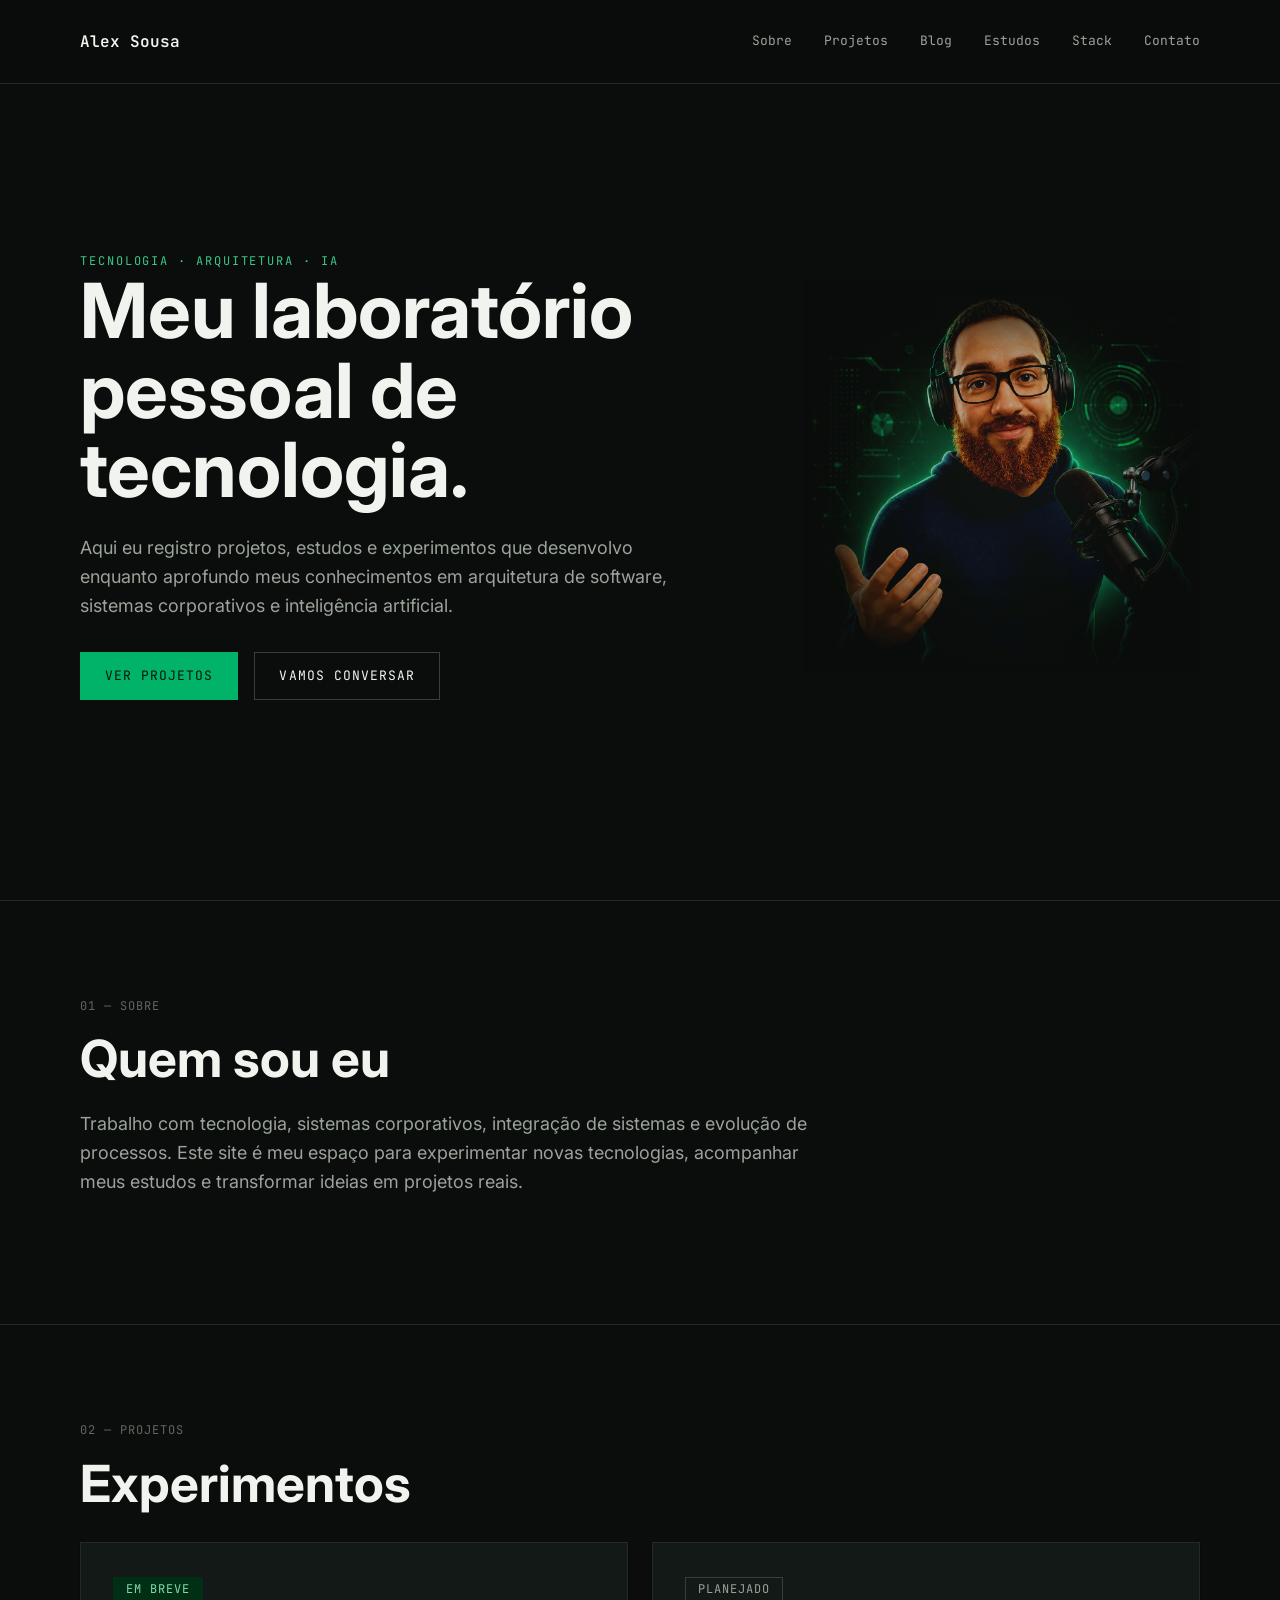
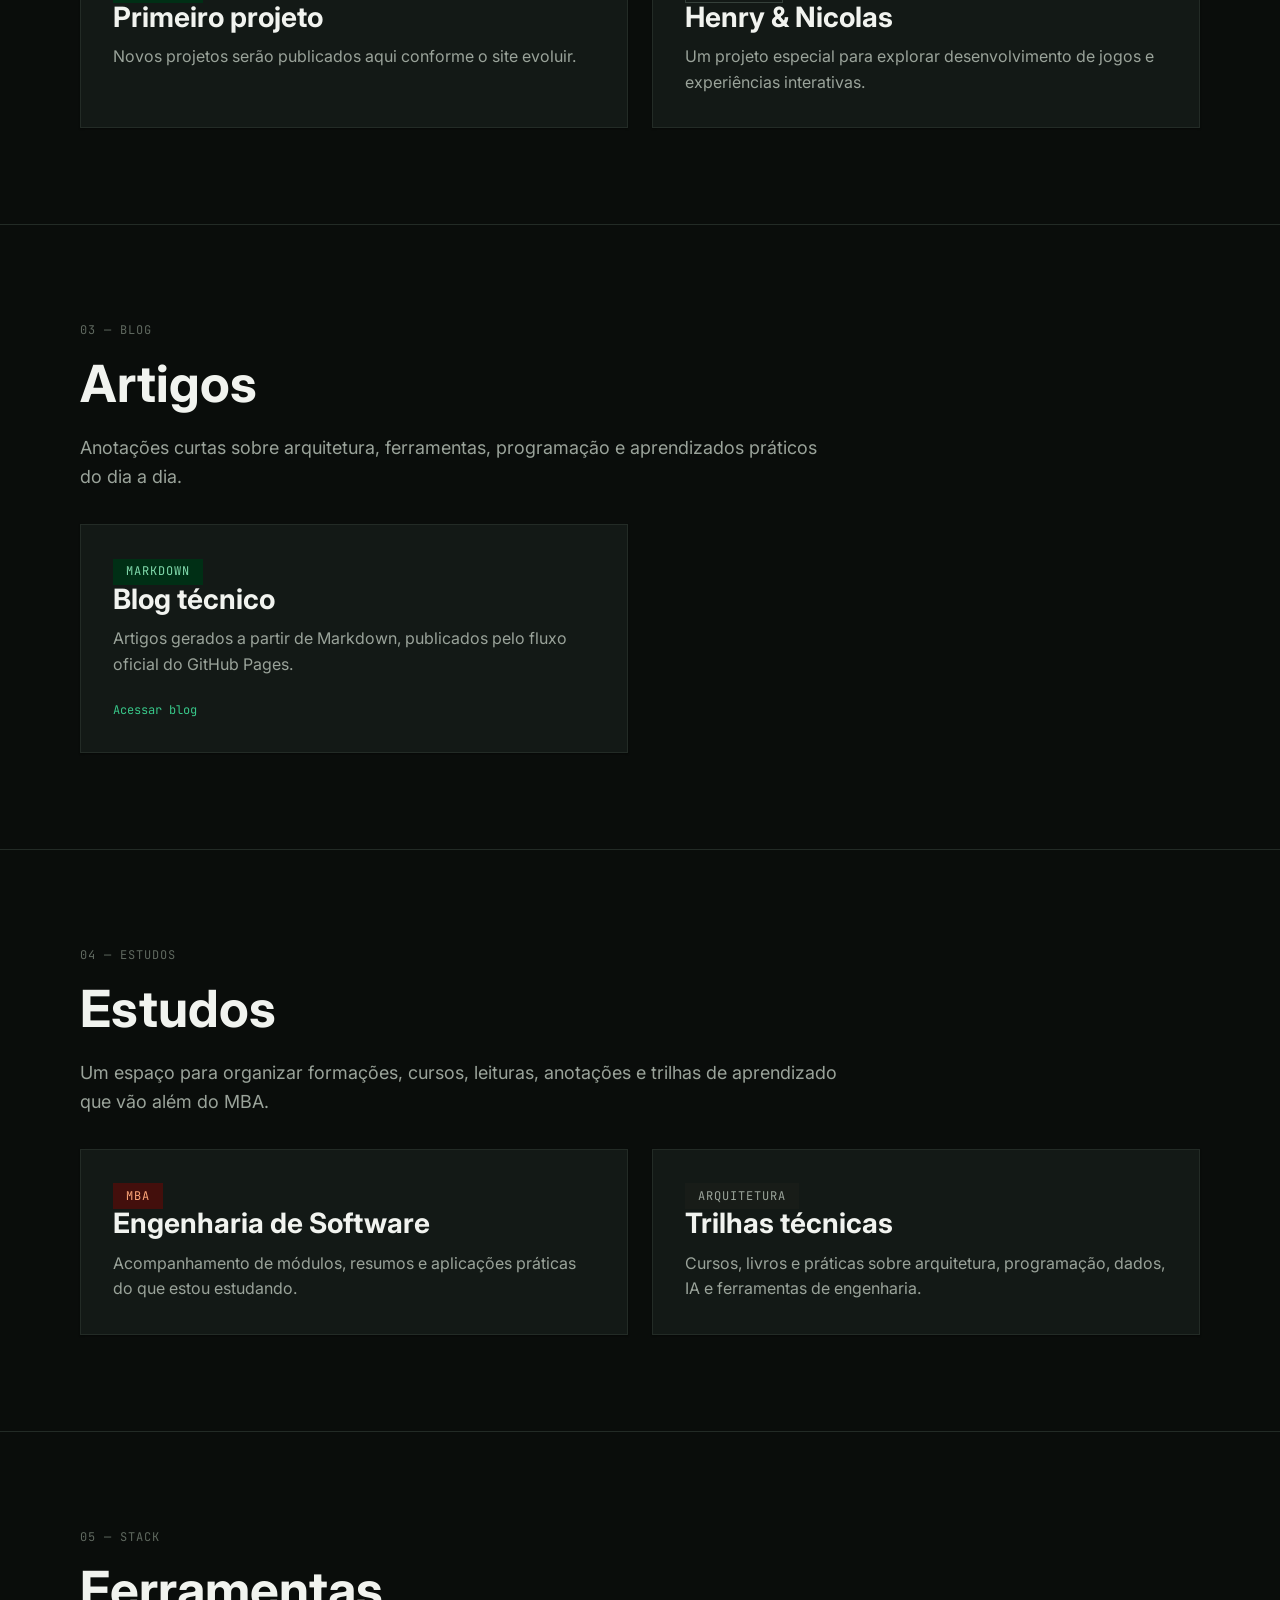
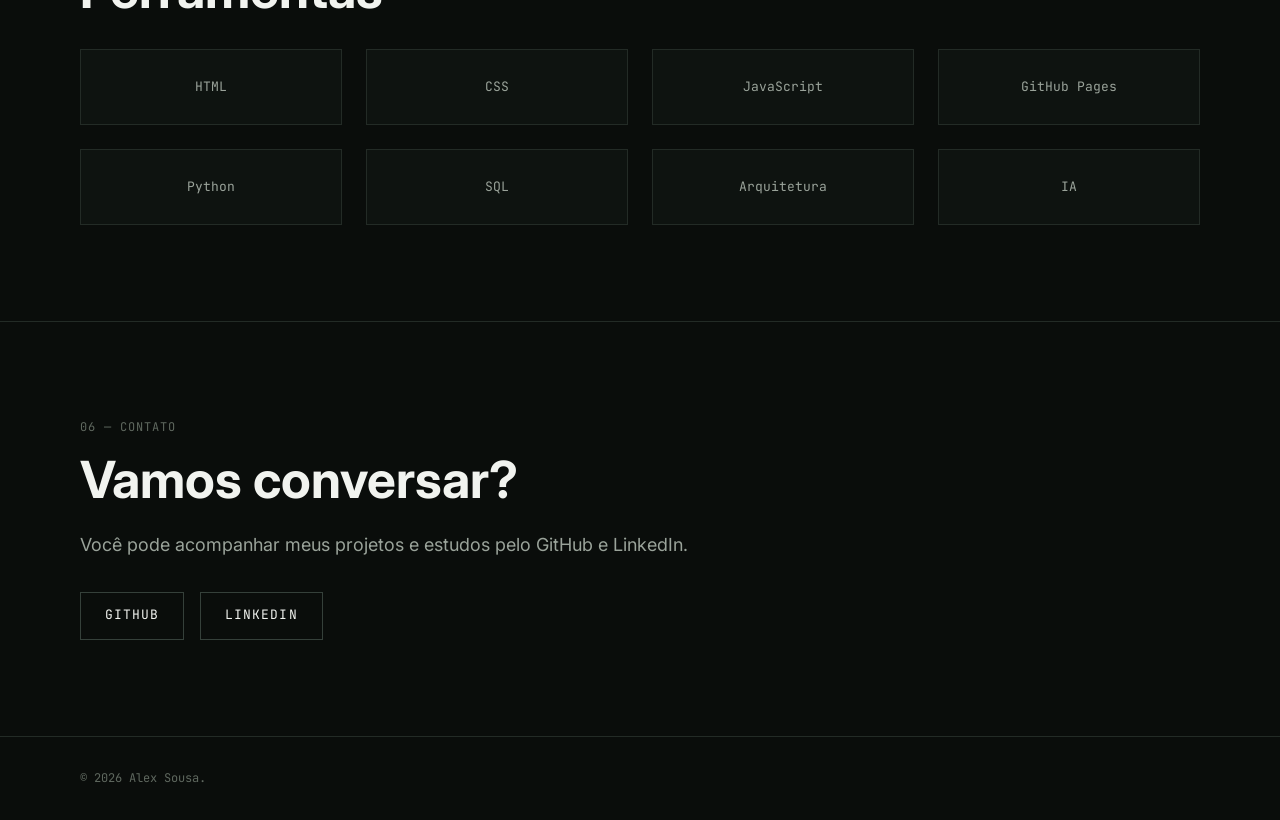
==== commit ac7d842f: "feat: adiciona filtros e refinamentos no blog" ====
--- a/index.html
+++ b/index.html
@@ -199,9 +199,9 @@
 
                 <div class="grid grid--two">
                     <article class="card elev-sm">
-                        <span class="tag tag-accent-2">
+                        <a class="tag tag-accent-2" href="./blog/?tag=MBA">
                             MBA
-                        </span>
+                        </a>
 
                         <h3 class="card-title">
                             Engenharia de Software
@@ -214,9 +214,9 @@
                     </article>
 
                     <article class="card elev-sm">
-                        <span class="tag tag-neutral">
-                            Em breve
-                        </span>
+                        <a class="tag tag-neutral" href="./blog/?tag=Arquitetura">
+                            Arquitetura
+                        </a>
 
                         <h3 class="card-title">
                             Trilhas técnicas
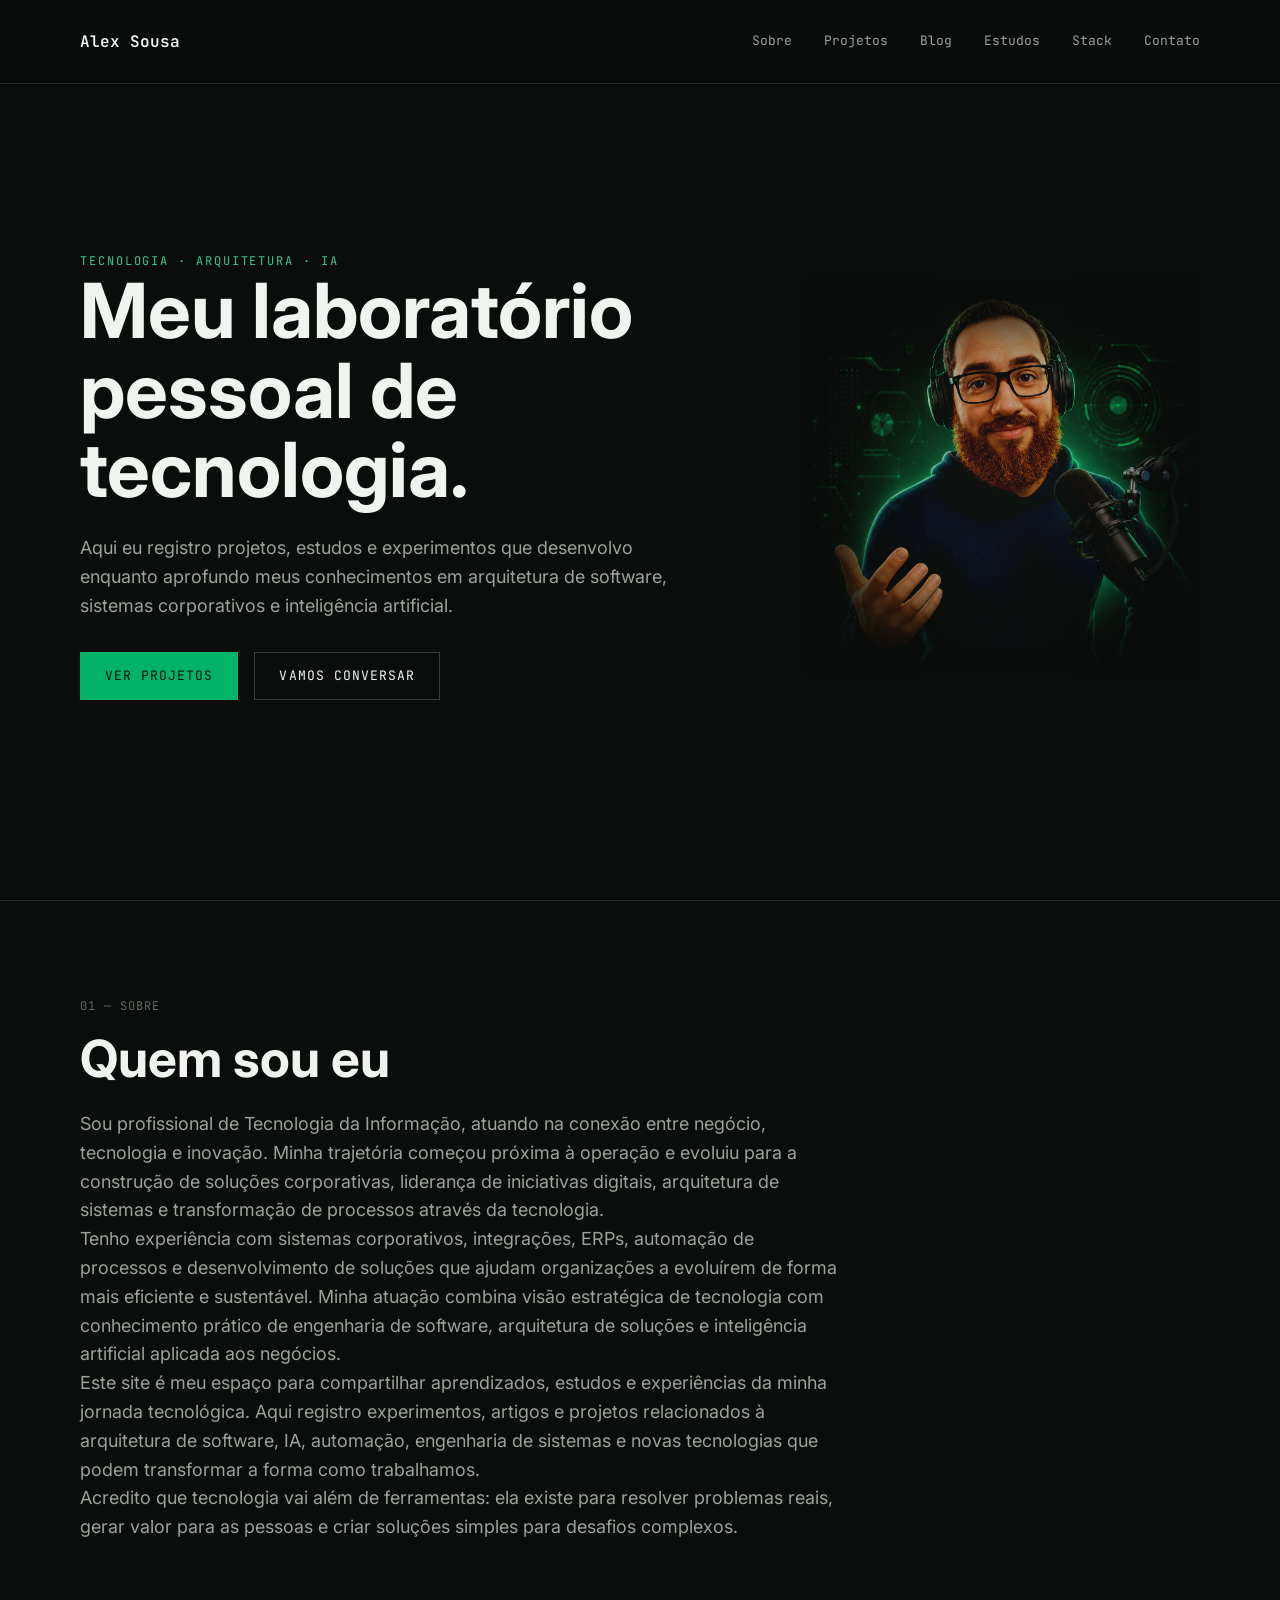
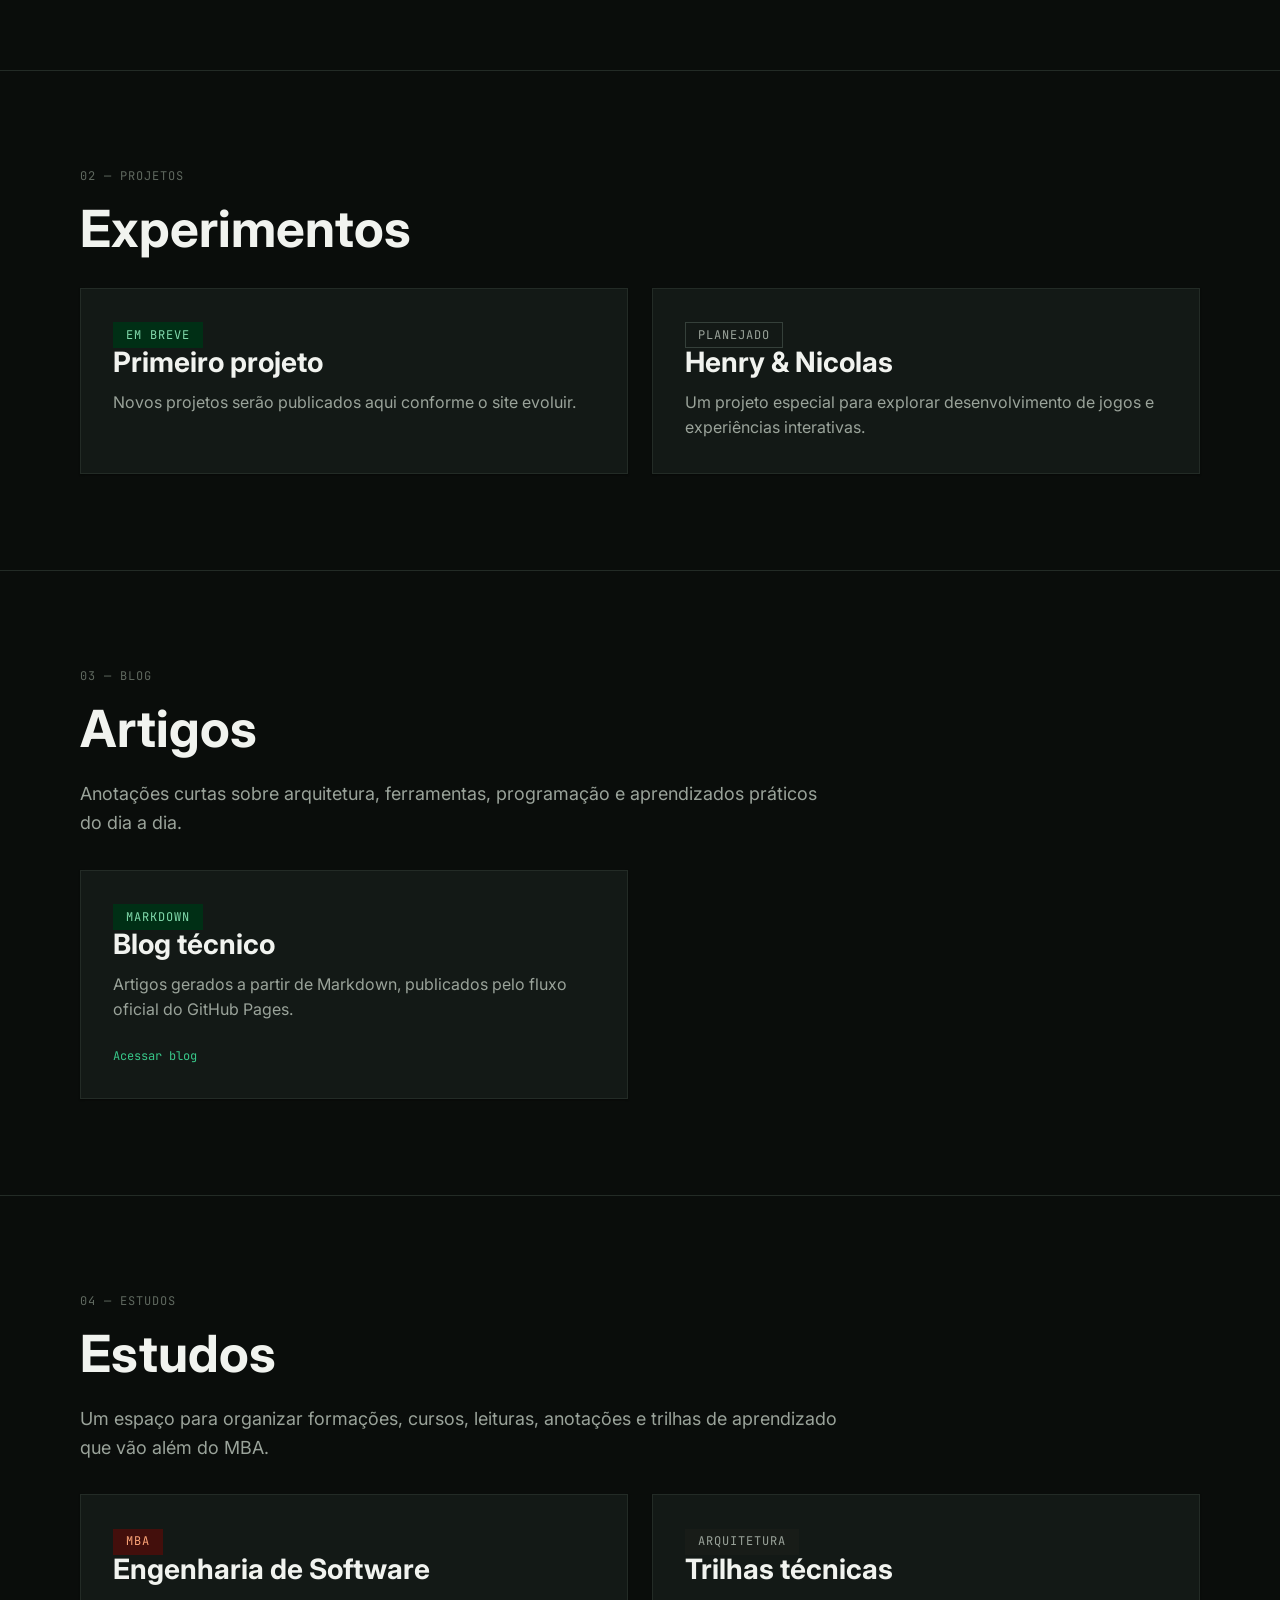
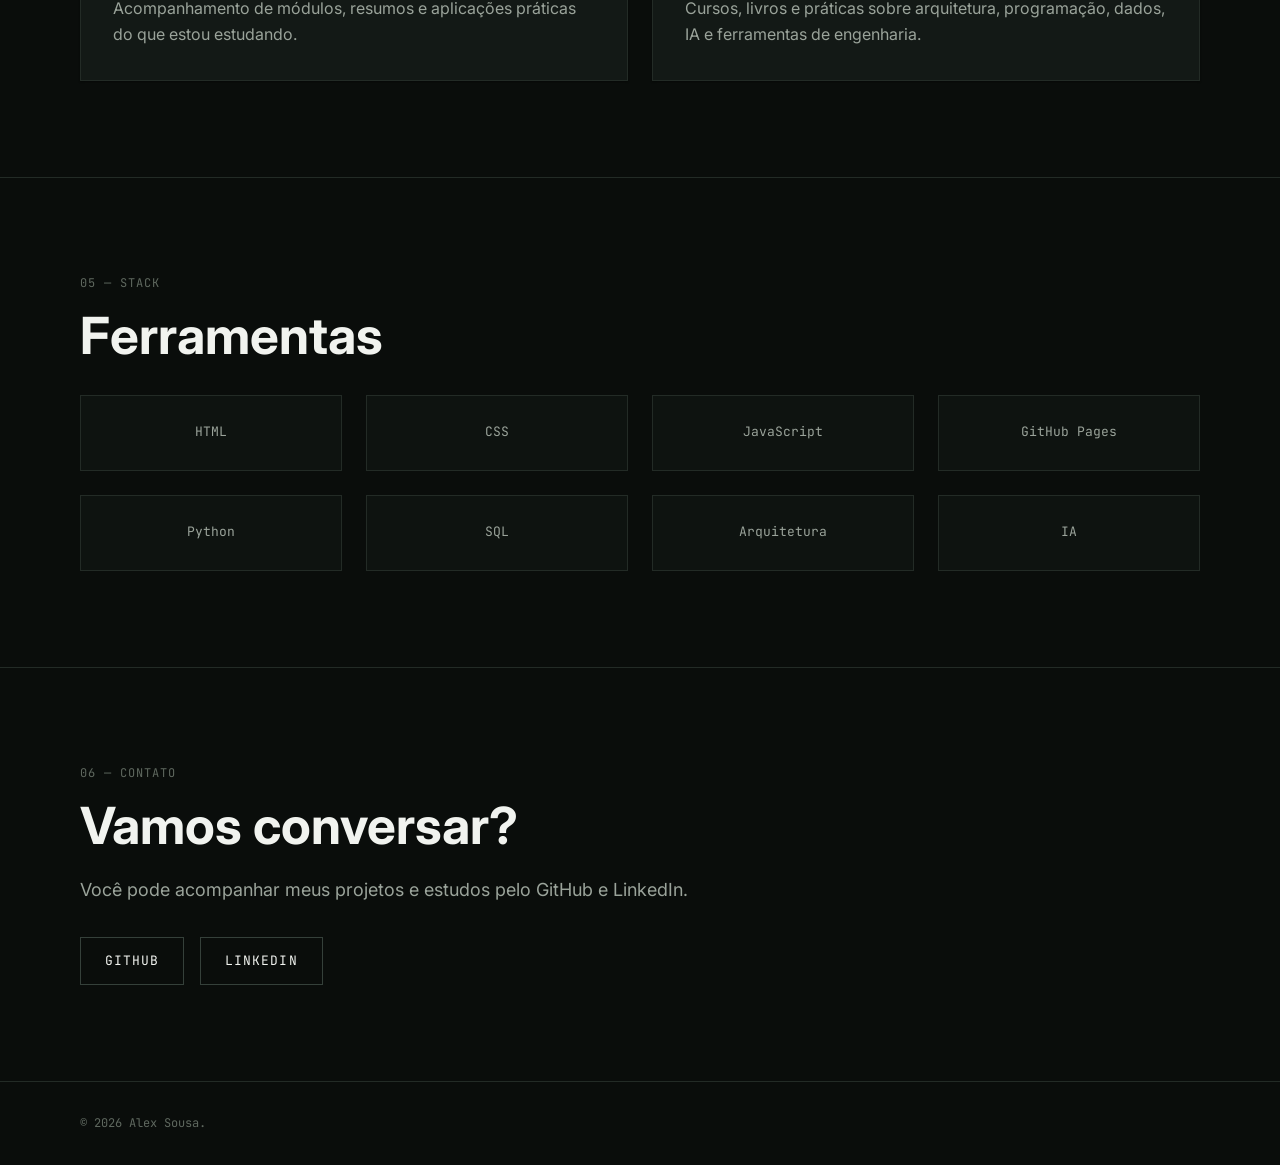
==== commit 8dd1c8ff: "feat: atualiza descrição da seção quem sou eu" ====
--- a/index.html
+++ b/index.html
@@ -84,11 +84,19 @@
                     </h2>
 
                     <p class="section__text">
-                        Trabalho com tecnologia, sistemas corporativos,
-                        integração de sistemas e evolução de processos. Este
-                        site é meu espaço para experimentar novas tecnologias,
-                        acompanhar meus estudos e transformar ideias em projetos
-                        reais.
+                        Sou profissional de Tecnologia da Informação, atuando na conexão entre negócio, tecnologia e inovação. Minha trajetória começou próxima à operação e evoluiu para a construção de soluções corporativas, liderança de iniciativas digitais, arquitetura de sistemas e transformação de processos através da tecnologia.
+                    </p>
+
+                    <p class="section__text">
+                        Tenho experiência com sistemas corporativos, integrações, ERPs, automação de processos e desenvolvimento de soluções que ajudam organizações a evoluírem de forma mais eficiente e sustentável. Minha atuação combina visão estratégica de tecnologia com conhecimento prático de engenharia de software, arquitetura de soluções e inteligência artificial aplicada aos negócios.
+                    </p>
+
+                    <p class="section__text">
+                        Este site é meu espaço para compartilhar aprendizados, estudos e experiências da minha jornada tecnológica. Aqui registro experimentos, artigos e projetos relacionados à arquitetura de software, IA, automação, engenharia de sistemas e novas tecnologias que podem transformar a forma como trabalhamos.
+                    </p>
+
+                    <p class="section__text">
+                        Acredito que tecnologia vai além de ferramentas: ela existe para resolver problemas reais, gerar valor para as pessoas e criar soluções simples para desafios complexos.
                     </p>
                 </div>
             </div>
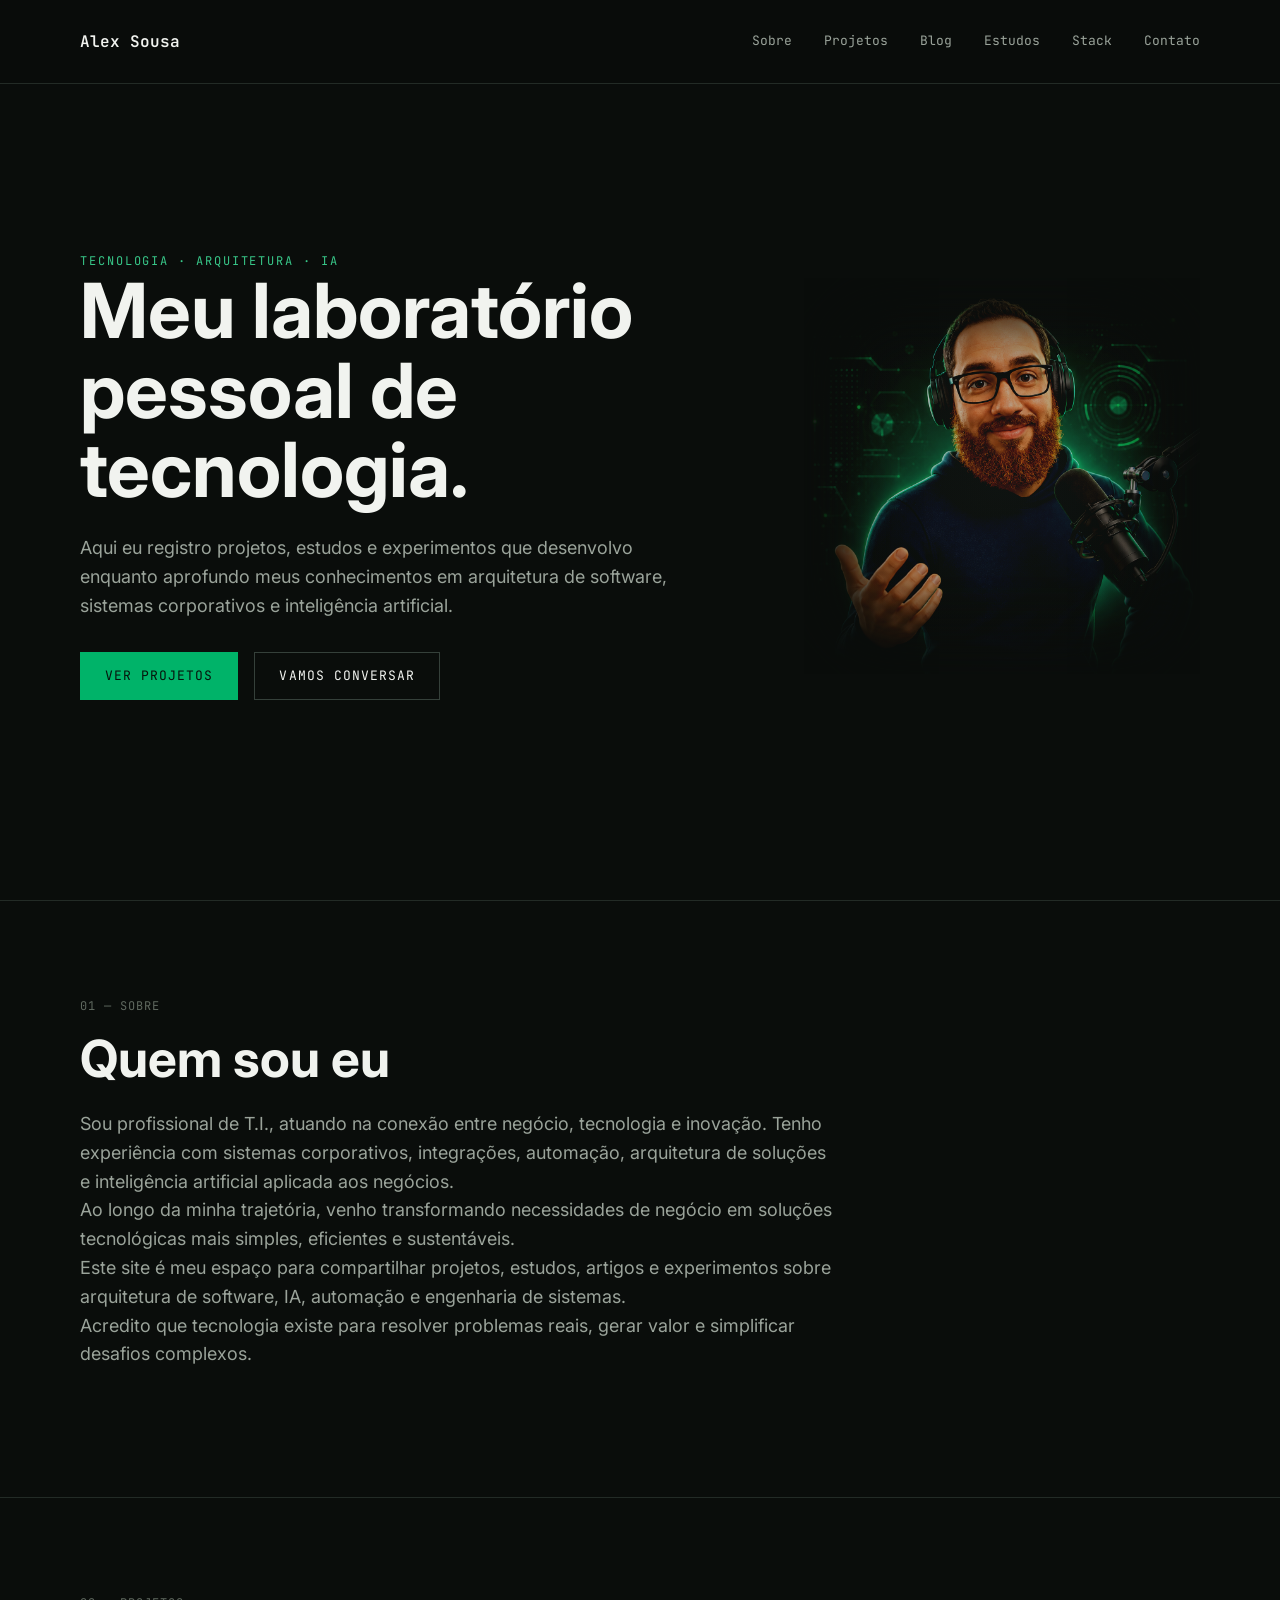
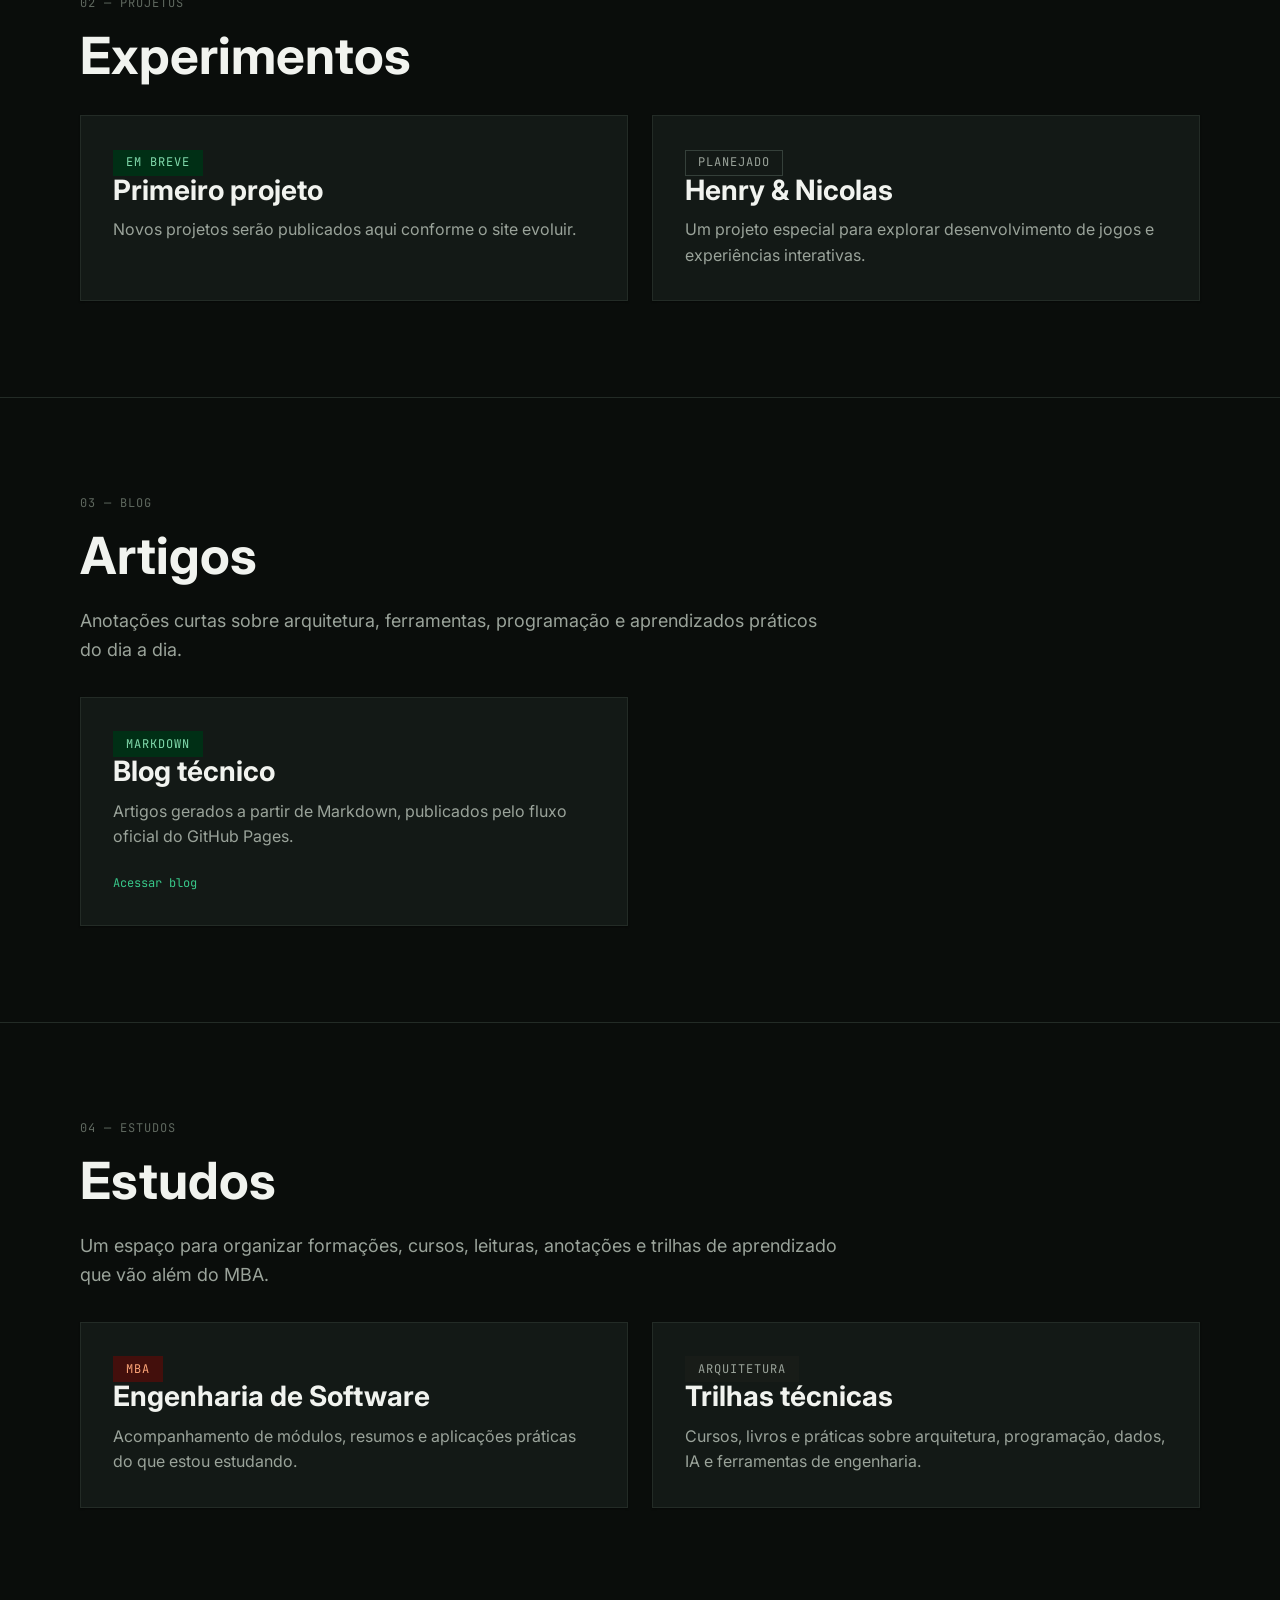
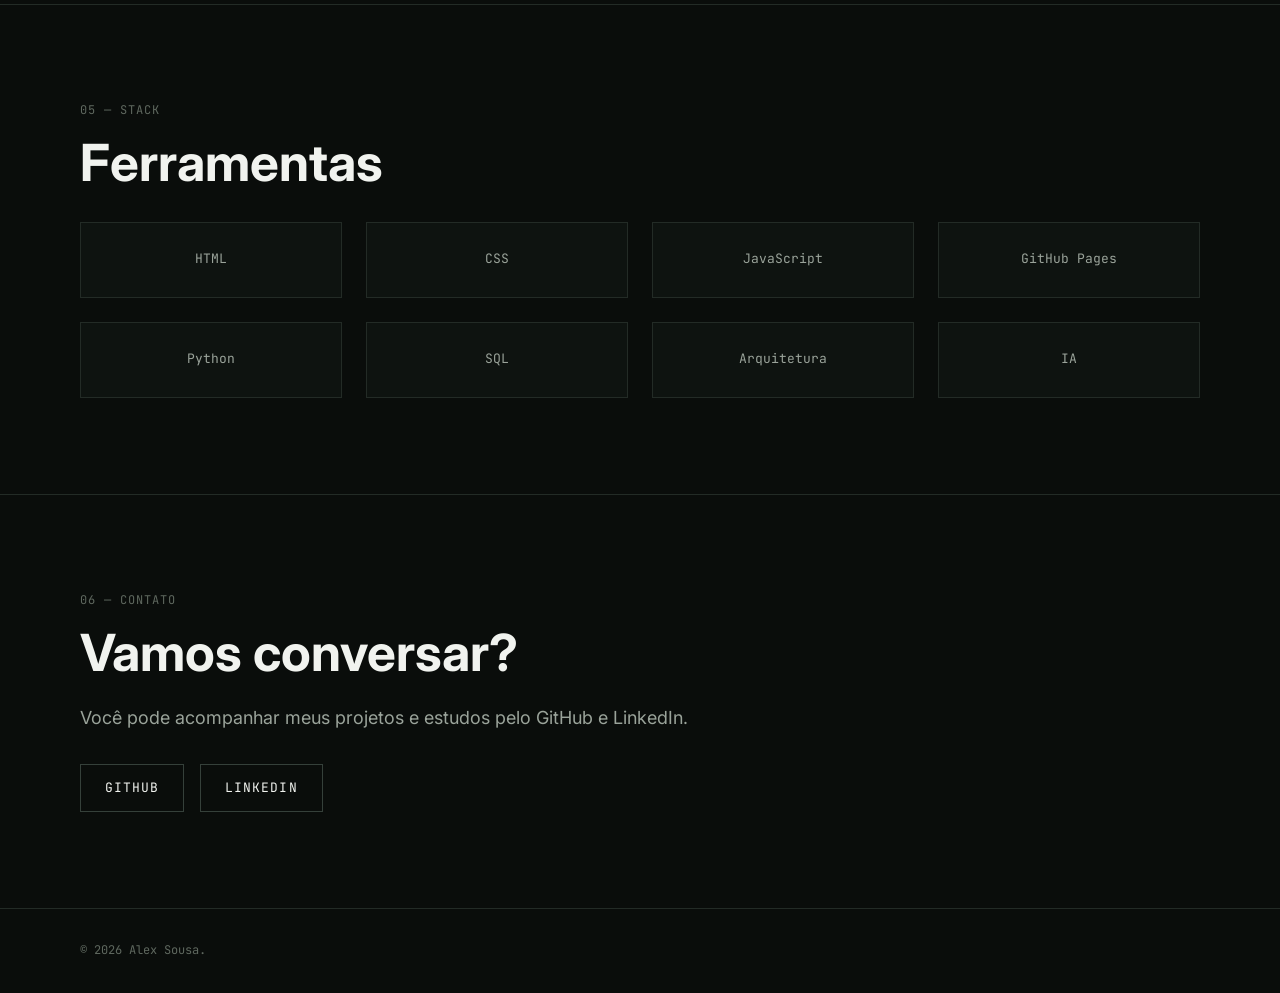
==== commit 219f30e8: "feat: resume seção quem sou eu" ====
--- a/index.html
+++ b/index.html
@@ -84,19 +84,19 @@
                     </h2>
 
                     <p class="section__text">
-                        Sou profissional de Tecnologia da Informação, atuando na conexão entre negócio, tecnologia e inovação. Minha trajetória começou próxima à operação e evoluiu para a construção de soluções corporativas, liderança de iniciativas digitais, arquitetura de sistemas e transformação de processos através da tecnologia.
-                    </p>
-
-                    <p class="section__text">
-                        Tenho experiência com sistemas corporativos, integrações, ERPs, automação de processos e desenvolvimento de soluções que ajudam organizações a evoluírem de forma mais eficiente e sustentável. Minha atuação combina visão estratégica de tecnologia com conhecimento prático de engenharia de software, arquitetura de soluções e inteligência artificial aplicada aos negócios.
-                    </p>
-
-                    <p class="section__text">
-                        Este site é meu espaço para compartilhar aprendizados, estudos e experiências da minha jornada tecnológica. Aqui registro experimentos, artigos e projetos relacionados à arquitetura de software, IA, automação, engenharia de sistemas e novas tecnologias que podem transformar a forma como trabalhamos.
-                    </p>
-
-                    <p class="section__text">
-                        Acredito que tecnologia vai além de ferramentas: ela existe para resolver problemas reais, gerar valor para as pessoas e criar soluções simples para desafios complexos.
+                        Sou profissional de T.I., atuando na conexão entre negócio, tecnologia e inovação. Tenho experiência com sistemas corporativos, integrações, automação, arquitetura de soluções e inteligência artificial aplicada aos negócios.
+                    </p>
+
+                    <p class="section__text">
+                        Ao longo da minha trajetória, venho transformando necessidades de negócio em soluções tecnológicas mais simples, eficientes e sustentáveis.
+                    </p>
+
+                    <p class="section__text">
+                        Este site é meu espaço para compartilhar projetos, estudos, artigos e experimentos sobre arquitetura de software, IA, automação e engenharia de sistemas.
+                    </p>
+
+                    <p class="section__text">
+                        Acredito que tecnologia existe para resolver problemas reais, gerar valor e simplificar desafios complexos.
                     </p>
                 </div>
             </div>
